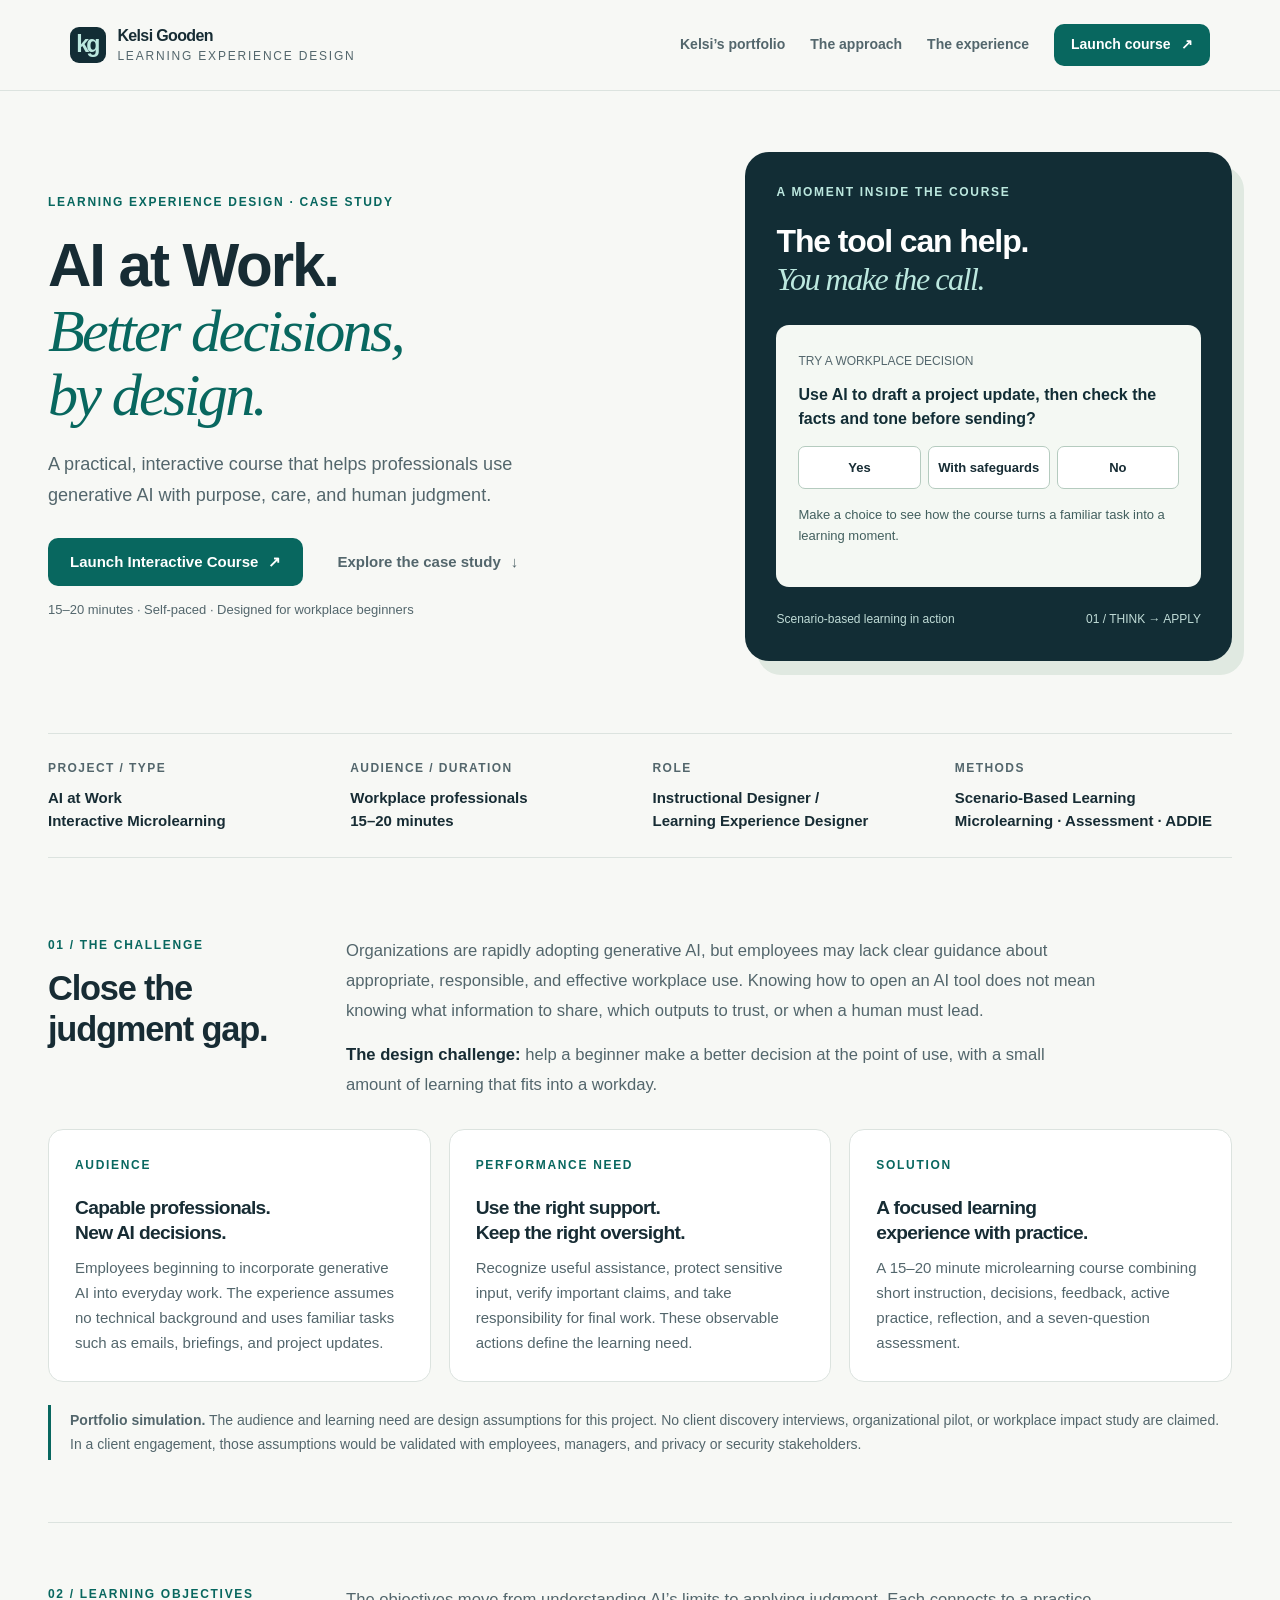
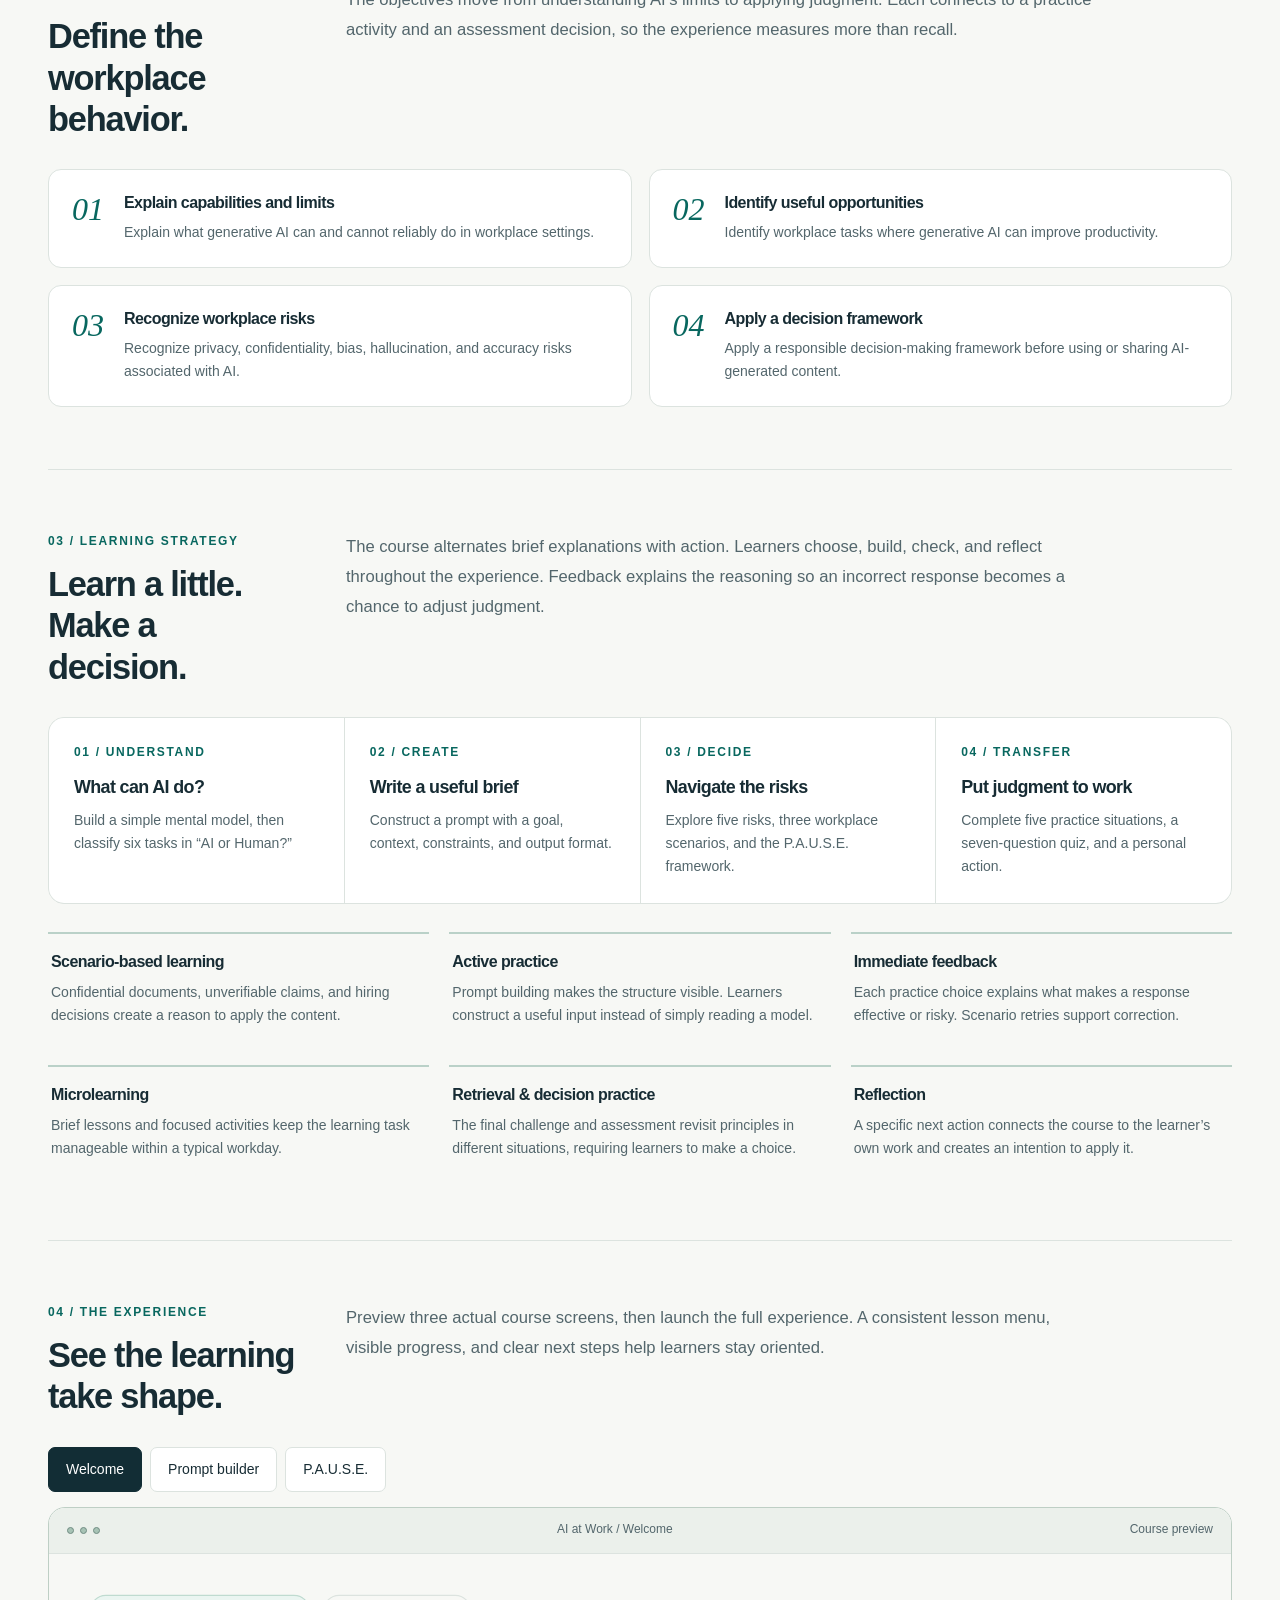
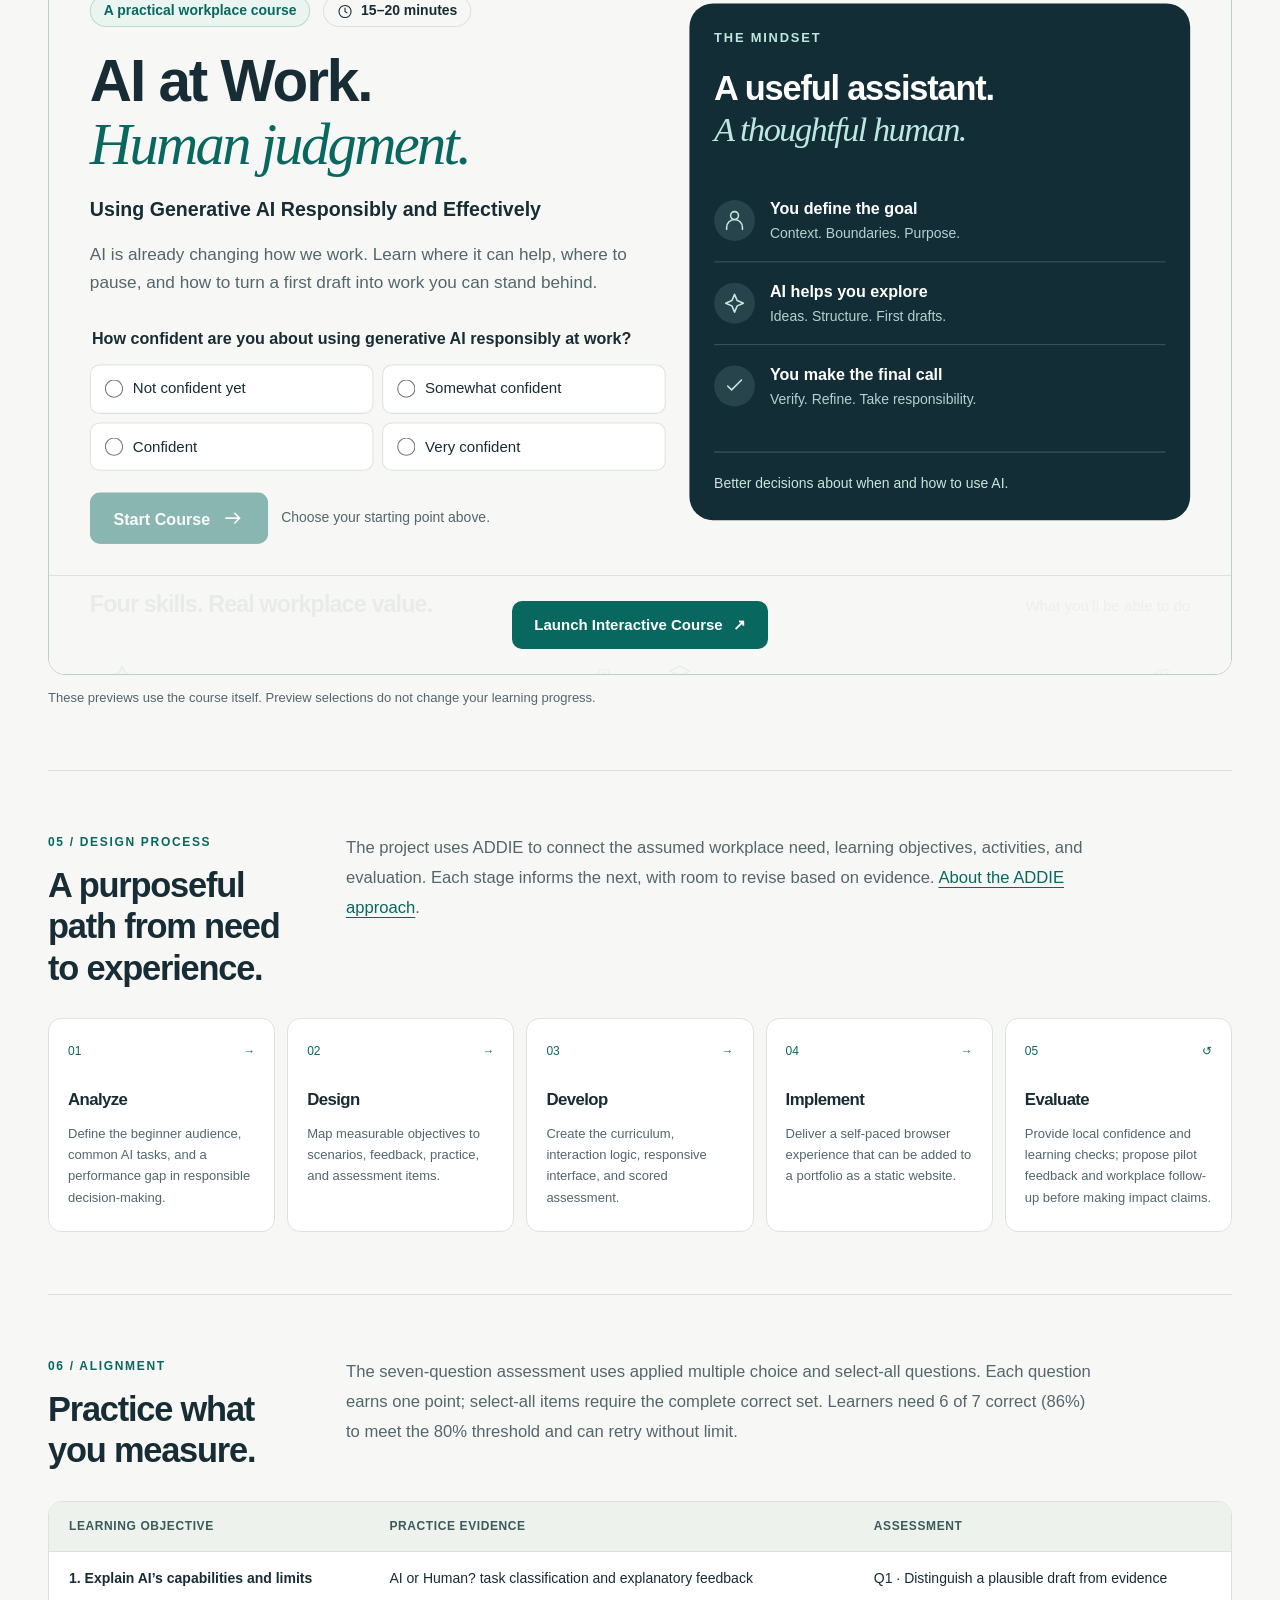
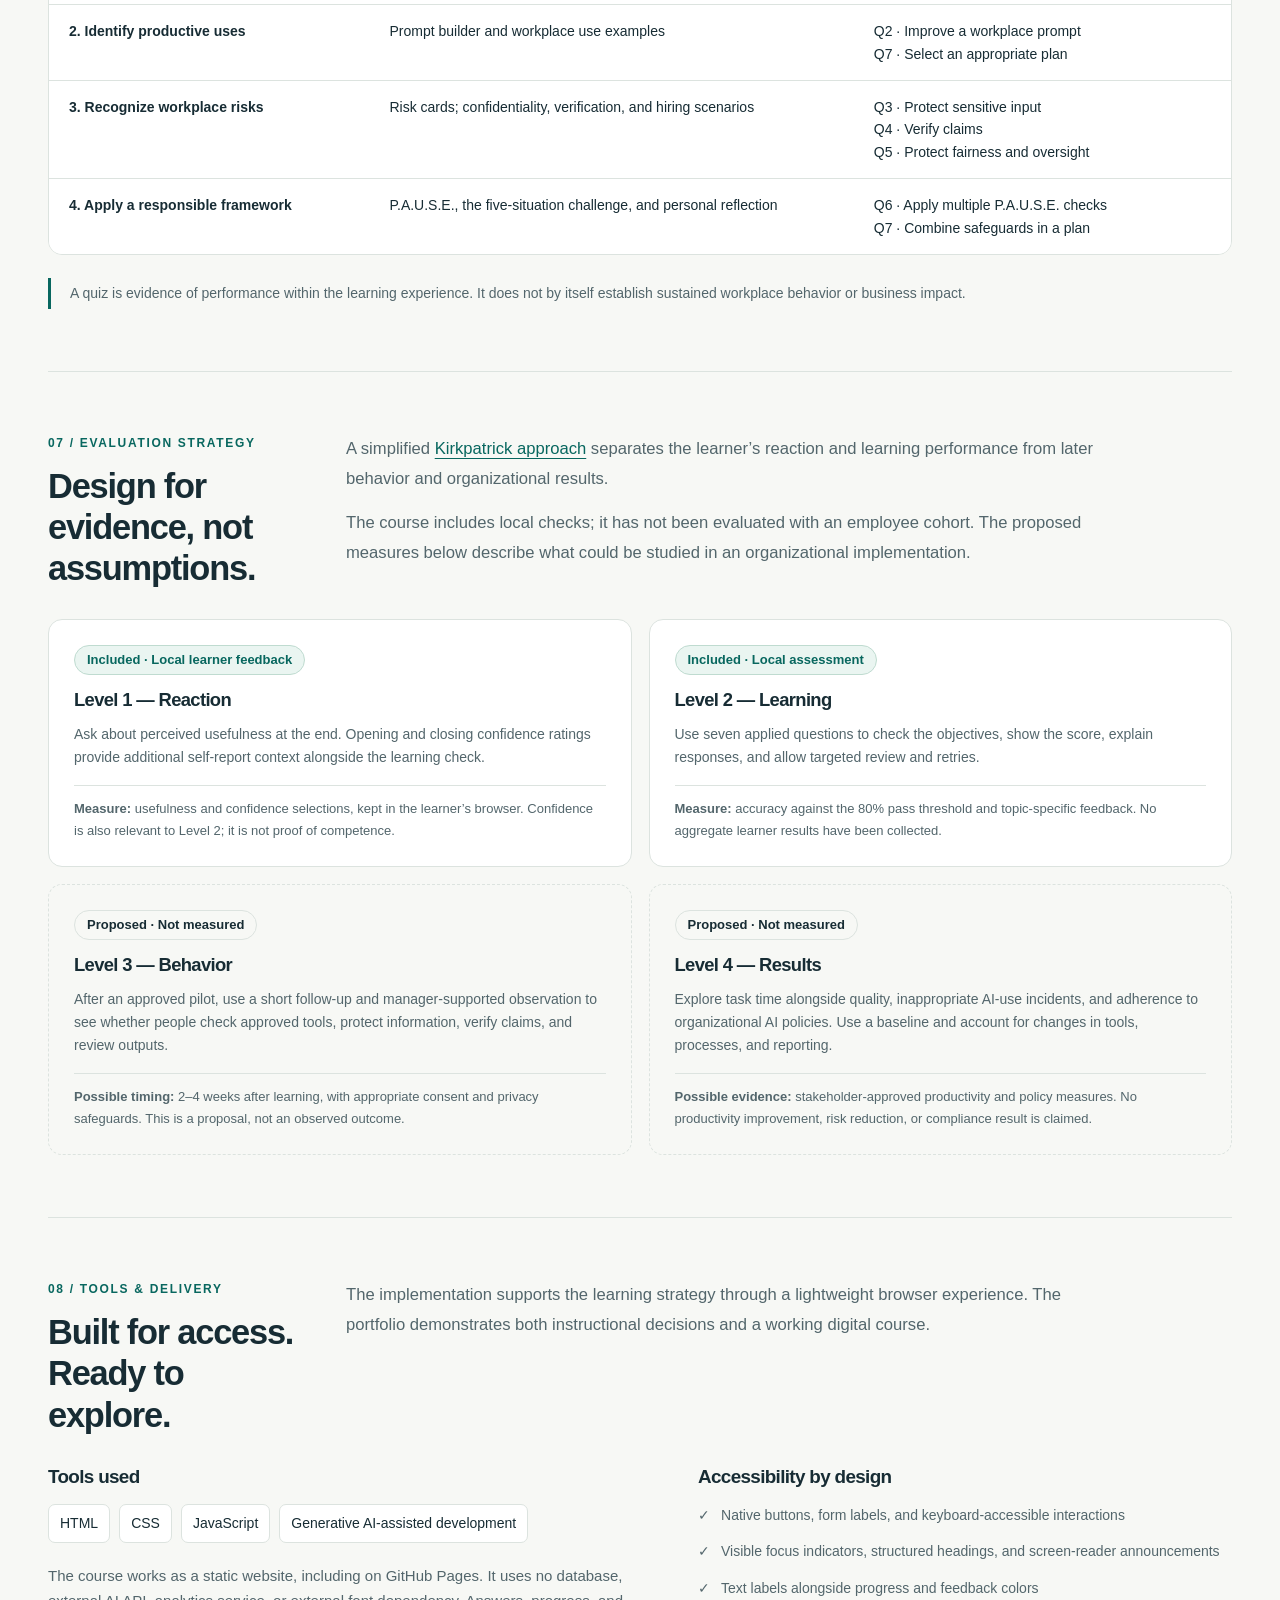
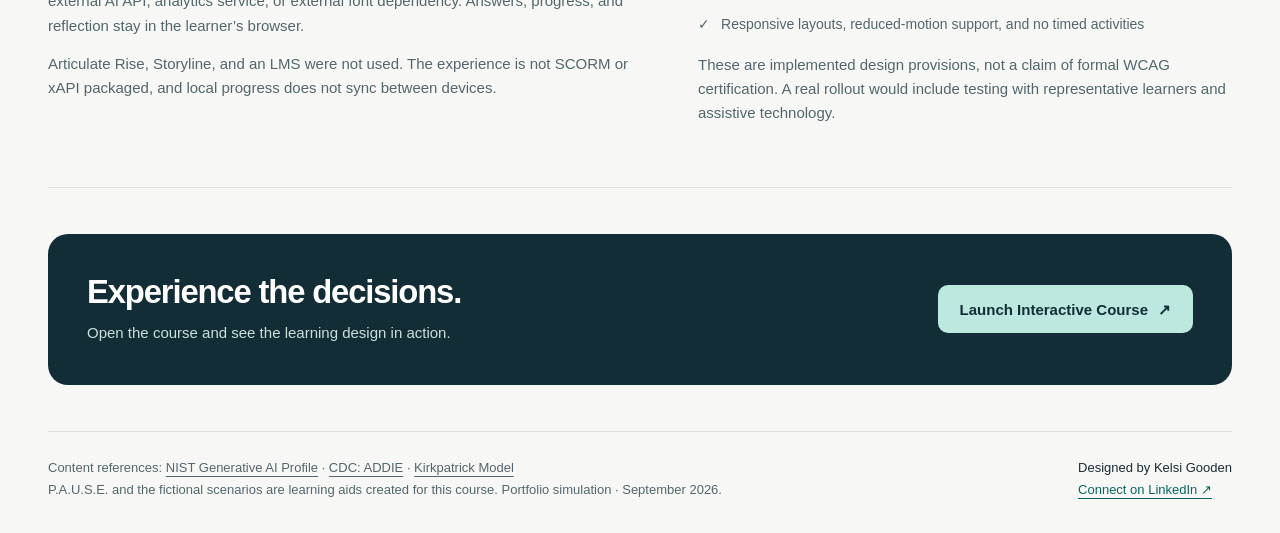
==== projects/ai-at-work/index.html @ 0efe9280 "Reposition portfolio for learning and development" ====
<!doctype html>
<html lang="en">
<head>
  <meta charset="utf-8"><meta name="viewport" content="width=device-width, initial-scale=1">
  <title>AI at Work — Learning Experience Design Case Study | Kelsi Gooden</title>
  <meta name="description" content="A learning experience design case study by Kelsi Gooden: turning responsible AI decisions into an interactive, scenario-based workplace course.">
  <meta name="theme-color" content="#122d35">
  <link rel="icon" type="image/svg+xml" href="data:image/svg+xml,%3Csvg xmlns='http://www.w3.org/2000/svg' viewBox='0 0 32 32'%3E%3Crect width='32' height='32' rx='8' fill='%23122d35'/%3E%3Cpath d='M8 24 15 8h3l7 16h-4l-2-5h-6l-2 5zm6-8h4l-2-5z' fill='%23aee7dd'/%3E%3C/svg%3E">
  <link rel="stylesheet" href="assets/styles.css">
  <script defer src="assets/portfolio.js"></script>
</head>
<body>
  <a class="skip-link" href="#main">Skip to case study</a>
  <header class="portfolio-header">
    <a class="brand" href="index.html" aria-label="Kelsi Gooden, AI at Work case study"><span class="brand-mark" aria-hidden="true">kg</span><span class="brand-name">Kelsi Gooden<small>LEARNING EXPERIENCE DESIGN</small></span></a>
    <nav class="portfolio-nav" aria-label="Project navigation"><a href="../../projects.html">Kelsi’s portfolio</a><a href="#the-challenge">The approach</a><a href="#experience">The experience</a><a class="btn" href="course.html">Launch course <span aria-hidden="true">↗</span></a></nav>
  </header>
  <main class="portfolio-main" id="main">
    <section class="case-hero" aria-labelledby="case-title">
      <div><div class="eyebrow">Learning experience design · Case study</div><h1 id="case-title">AI at Work.<br><span class="serif">Better decisions,<br>by design.</span></h1><p class="description">A practical, interactive course that helps professionals use generative AI with purpose, care, and human judgment.</p><div class="row wrap"><a class="btn" href="course.html">Launch Interactive Course <span aria-hidden="true">↗</span></a><a class="btn ghost" href="#the-challenge">Explore the case study <span aria-hidden="true">↓</span></a></div><p class="footnote">15–20 minutes · Self-paced · Designed for workplace beginners</p></div>
      <aside class="case-visual" aria-labelledby="demo-title"><div class="eyebrow">A moment inside the course</div><h2 id="demo-title">The tool can help.<br><span class="serif" style="color:var(--mint)">You make the call.</span></h2><div class="case-question"><span class="meta">TRY A WORKPLACE DECISION</span><p>Use AI to draft a project update, then check the facts and tone before sending?</p><div class="case-demo-options" role="group" aria-label="Would you use AI for this task?"><button type="button" data-demo="0" aria-pressed="false">Yes</button><button type="button" data-demo="1" aria-pressed="false">With safeguards</button><button type="button" data-demo="2" aria-pressed="false">No</button></div><div class="case-demo-feedback" id="demo-feedback" role="status" aria-live="polite">Make a choice to see how the course turns a familiar task into a learning moment.</div></div><div class="visual-footer"><span>Scenario-based learning in action</span><span>01 / THINK → APPLY</span></div></aside>
    </section>
    <dl class="project-strip" aria-label="Project summary"><div><dt>Project / type</dt><dd>AI at Work<br>Interactive Microlearning</dd></div><div><dt>Audience / duration</dt><dd>Workplace professionals<br>15–20 minutes</dd></div><div><dt>Role</dt><dd>Instructional Designer /<br>Learning Experience Designer</dd></div><div><dt>Methods</dt><dd>Scenario-Based Learning<br>Microlearning · Assessment · ADDIE</dd></div></dl>
    <section class="case-section" id="the-challenge" aria-labelledby="challenge-title"><div class="case-section-head"><div><div class="eyebrow">01 / The challenge</div><h2 id="challenge-title">Close the<br>judgment gap.</h2></div><div class="section-intro"><p>Organizations are rapidly adopting generative AI, but employees may lack clear guidance about appropriate, responsible, and effective workplace use. Knowing how to open an AI tool does not mean knowing what information to share, which outputs to trust, or when a human must lead.</p><p><strong>The design challenge:</strong> help a beginner make a better decision at the point of use, with a small amount of learning that fits into a workday.</p></div></div><div class="challenge-grid"><article class="case-card"><div class="eyebrow">Audience</div><h3>Capable professionals.<br>New AI decisions.</h3><p>Employees beginning to incorporate generative AI into everyday work. The experience assumes no technical background and uses familiar tasks such as emails, briefings, and project updates.</p></article><article class="case-card"><div class="eyebrow">Performance need</div><h3>Use the right support.<br>Keep the right oversight.</h3><p>Recognize useful assistance, protect sensitive input, verify important claims, and take responsibility for final work. These observable actions define the learning need.</p></article><article class="case-card"><div class="eyebrow">Solution</div><h3>A focused learning<br>experience with practice.</h3><p>A 15–20 minute microlearning course combining short instruction, decisions, feedback, active practice, reflection, and a seven-question assessment.</p></article></div><p class="design-note"><strong>Portfolio simulation.</strong> The audience and learning need are design assumptions for this project. No client discovery interviews, organizational pilot, or workplace impact study are claimed. In a client engagement, those assumptions would be validated with employees, managers, and privacy or security stakeholders.</p></section>
    <section class="case-section" id="learning-objectives" aria-labelledby="objectives-title"><div class="case-section-head"><div><div class="eyebrow">02 / Learning objectives</div><h2 id="objectives-title">Define the<br>workplace behavior.</h2></div><p class="section-intro">The objectives move from understanding AI’s limits to applying judgment. Each connects to a practice activity and an assessment decision, so the experience measures more than recall.</p></div><div class="case-objectives"><article class="case-objective"><span class="number" aria-hidden="true">01</span><div><h3>Explain capabilities and limits</h3><p>Explain what generative AI can and cannot reliably do in workplace settings.</p></div></article><article class="case-objective"><span class="number" aria-hidden="true">02</span><div><h3>Identify useful opportunities</h3><p>Identify workplace tasks where generative AI can improve productivity.</p></div></article><article class="case-objective"><span class="number" aria-hidden="true">03</span><div><h3>Recognize workplace risks</h3><p>Recognize privacy, confidentiality, bias, hallucination, and accuracy risks associated with AI.</p></div></article><article class="case-objective"><span class="number" aria-hidden="true">04</span><div><h3>Apply a decision framework</h3><p>Apply a responsible decision-making framework before using or sharing AI-generated content.</p></div></article></div></section>
    <section class="case-section" aria-labelledby="strategy-title"><div class="case-section-head"><div><div class="eyebrow">03 / Learning strategy</div><h2 id="strategy-title">Learn a little.<br>Make a decision.</h2></div><p class="section-intro">The course alternates brief explanations with action. Learners choose, build, check, and reflect throughout the experience. Feedback explains the reasoning so an incorrect response becomes a chance to adjust judgment.</p></div><div class="journey"><article class="journey-step"><div class="eyebrow">01 / Understand</div><h3>What can AI do?</h3><p>Build a simple mental model, then classify six tasks in “AI or Human?”</p></article><article class="journey-step"><div class="eyebrow">02 / Create</div><h3>Write a useful brief</h3><p>Construct a prompt with a goal, context, constraints, and output format.</p></article><article class="journey-step"><div class="eyebrow">03 / Decide</div><h3>Navigate the risks</h3><p>Explore five risks, three workplace scenarios, and the P.A.U.S.E. framework.</p></article><article class="journey-step"><div class="eyebrow">04 / Transfer</div><h3>Put judgment to work</h3><p>Complete five practice situations, a seven-question quiz, and a personal action.</p></article></div><div class="strategy-list"><article class="strategy-item"><h3>Scenario-based learning</h3><p>Confidential documents, unverifiable claims, and hiring decisions create a reason to apply the content.</p></article><article class="strategy-item"><h3>Active practice</h3><p>Prompt building makes the structure visible. Learners construct a useful input instead of simply reading a model.</p></article><article class="strategy-item"><h3>Immediate feedback</h3><p>Each practice choice explains what makes a response effective or risky. Scenario retries support correction.</p></article><article class="strategy-item"><h3>Microlearning</h3><p>Brief lessons and focused activities keep the learning task manageable within a typical workday.</p></article><article class="strategy-item"><h3>Retrieval & decision practice</h3><p>The final challenge and assessment revisit principles in different situations, requiring learners to make a choice.</p></article><article class="strategy-item"><h3>Reflection</h3><p>A specific next action connects the course to the learner’s own work and creates an intention to apply it.</p></article></div></section>
    <section class="case-section" id="experience" aria-labelledby="experience-title"><div class="case-section-head"><div><div class="eyebrow">04 / The experience</div><h2 id="experience-title">See the learning<br>take shape.</h2></div><p class="section-intro">Preview three actual course screens, then launch the full experience. A consistent lesson menu, visible progress, and clear next steps help learners stay oriented.</p></div><div class="preview-tabs" role="tablist" aria-label="Course screen previews"><button id="preview-welcome" role="tab" aria-selected="true" aria-controls="course-preview-panel" tabindex="0" data-preview="welcome">Welcome</button><button id="preview-prompt" role="tab" aria-selected="false" aria-controls="course-preview-panel" tabindex="-1" data-preview="prompt">Prompt builder</button><button id="preview-pause" role="tab" aria-selected="false" aria-controls="course-preview-panel" tabindex="-1" data-preview="pause">P.A.U.S.E.</button></div><div class="course-preview" role="tabpanel" id="course-preview-panel" aria-labelledby="preview-welcome"><div class="preview-top"><span class="row" aria-hidden="true"><i></i><i></i><i></i></span><span id="preview-screen-name">AI at Work / Welcome</span><span>Course preview</span></div><div class="preview-stage" id="preview-stage"><iframe id="course-preview-frame" src="course.html?preview=welcome" title="Welcome screen preview from the AI at Work course" tabindex="-1" loading="lazy"></iframe><div class="preview-launch"><a class="btn" href="course.html">Launch Interactive Course <span aria-hidden="true">↗</span></a></div></div></div><p class="footnote" style="margin-top:13px">These previews use the course itself. Preview selections do not change your learning progress.</p></section>
    <section class="case-section" aria-labelledby="process-title"><div class="case-section-head"><div><div class="eyebrow">05 / Design process</div><h2 id="process-title">A purposeful<br>path from need<br>to experience.</h2></div><p class="section-intro">The project uses ADDIE to connect the assumed workplace need, learning objectives, activities, and evaluation. Each stage informs the next, with room to revise based on evidence. <a href="https://www.cdc.gov/training-development/php/about/index.html" target="_blank" rel="noopener">About the ADDIE approach</a>.</p></div><div class="addie-process" aria-label="Analyze, Design, Develop, Implement, Evaluate"><article class="addie-step"><div class="step-number">01 <span aria-hidden="true">→</span></div><h3>Analyze</h3><p>Define the beginner audience, common AI tasks, and a performance gap in responsible decision-making.</p></article><article class="addie-step"><div class="step-number">02 <span aria-hidden="true">→</span></div><h3>Design</h3><p>Map measurable objectives to scenarios, feedback, practice, and assessment items.</p></article><article class="addie-step"><div class="step-number">03 <span aria-hidden="true">→</span></div><h3>Develop</h3><p>Create the curriculum, interaction logic, responsive interface, and scored assessment.</p></article><article class="addie-step"><div class="step-number">04 <span aria-hidden="true">→</span></div><h3>Implement</h3><p>Deliver a self-paced browser experience that can be added to a portfolio as a static website.</p></article><article class="addie-step"><div class="step-number">05 <span aria-hidden="true">↺</span></div><h3>Evaluate</h3><p>Provide local confidence and learning checks; propose pilot feedback and workplace follow-up before making impact claims.</p></article></div></section>
    <section class="case-section" aria-labelledby="alignment-title"><div class="case-section-head"><div><div class="eyebrow">06 / Alignment</div><h2 id="alignment-title">Practice what<br>you measure.</h2></div><p class="section-intro">The seven-question assessment uses applied multiple choice and select-all questions. Each question earns one point; select-all items require the complete correct set. Learners need 6 of 7 correct (86%) to meet the 80% threshold and can retry without limit.</p></div><div class="alignment-wrap" role="region" aria-label="Objective, practice, and assessment alignment" tabindex="0"><table class="alignment-table"><thead><tr><th scope="col">Learning objective</th><th scope="col">Practice evidence</th><th scope="col">Assessment</th></tr></thead><tbody><tr><td>1. Explain AI’s capabilities and limits</td><td>AI or Human? task classification and explanatory feedback</td><td>Q1 · Distinguish a plausible draft from evidence</td></tr><tr><td>2. Identify productive uses</td><td>Prompt builder and workplace use examples</td><td>Q2 · Improve a workplace prompt<br>Q7 · Select an appropriate plan</td></tr><tr><td>3. Recognize workplace risks</td><td>Risk cards; confidentiality, verification, and hiring scenarios</td><td>Q3 · Protect sensitive input<br>Q4 · Verify claims<br>Q5 · Protect fairness and oversight</td></tr><tr><td>4. Apply a responsible framework</td><td>P.A.U.S.E., the five-situation challenge, and personal reflection</td><td>Q6 · Apply multiple P.A.U.S.E. checks<br>Q7 · Combine safeguards in a plan</td></tr></tbody></table></div><p class="design-note">A quiz is evidence of performance within the learning experience. It does not by itself establish sustained workplace behavior or business impact.</p></section>
    <section class="case-section" aria-labelledby="evaluation-title"><div class="case-section-head"><div><div class="eyebrow">07 / Evaluation strategy</div><h2 id="evaluation-title">Design for<br>evidence, not<br>assumptions.</h2></div><div class="section-intro"><p>A simplified <a href="https://www.kirkpatrickpartners.com/the-kirkpatrick-model/" target="_blank" rel="noopener">Kirkpatrick approach</a> separates the learner’s reaction and learning performance from later behavior and organizational results.</p><p>The course includes local checks; it has not been evaluated with an employee cohort. The proposed measures below describe what could be studied in an organizational implementation.</p></div></div><div class="evaluation-grid"><article class="evaluation-card"><span class="badge teal">Included · Local learner feedback</span><h3>Level 1 — Reaction</h3><p>Ask about perceived usefulness at the end. Opening and closing confidence ratings provide additional self-report context alongside the learning check.</p><p class="metric"><strong>Measure:</strong> usefulness and confidence selections, kept in the learner’s browser. Confidence is also relevant to Level 2; it is not proof of competence.</p></article><article class="evaluation-card"><span class="badge teal">Included · Local assessment</span><h3>Level 2 — Learning</h3><p>Use seven applied questions to check the objectives, show the score, explain responses, and allow targeted review and retries.</p><p class="metric"><strong>Measure:</strong> accuracy against the 80% pass threshold and topic-specific feedback. No aggregate learner results have been collected.</p></article><article class="evaluation-card proposed"><span class="badge">Proposed · Not measured</span><h3>Level 3 — Behavior</h3><p>After an approved pilot, use a short follow-up and manager-supported observation to see whether people check approved tools, protect information, verify claims, and review outputs.</p><p class="metric"><strong>Possible timing:</strong> 2–4 weeks after learning, with appropriate consent and privacy safeguards. This is a proposal, not an observed outcome.</p></article><article class="evaluation-card proposed"><span class="badge">Proposed · Not measured</span><h3>Level 4 — Results</h3><p>Explore task time alongside quality, inappropriate AI-use incidents, and adherence to organizational AI policies. Use a baseline and account for changes in tools, processes, and reporting.</p><p class="metric"><strong>Possible evidence:</strong> stakeholder-approved productivity and policy measures. No productivity improvement, risk reduction, or compliance result is claimed.</p></article></div></section>
    <section class="case-section" aria-labelledby="build-title"><div class="case-section-head"><div><div class="eyebrow">08 / Tools & delivery</div><h2 id="build-title">Built for access.<br>Ready to explore.</h2></div><p class="section-intro">The implementation supports the learning strategy through a lightweight browser experience. The portfolio demonstrates both instructional decisions and a working digital course.</p></div><div class="implementation-grid"><div><h3>Tools used</h3><div class="tech-tags"><span>HTML</span><span>CSS</span><span>JavaScript</span><span>Generative AI-assisted development</span></div><p>The course works as a static website, including on GitHub Pages. It uses no database, external AI API, analytics service, or external font dependency. Answers, progress, and reflection stay in the learner’s browser.</p><p style="margin-top:13px">Articulate Rise, Storyline, and an LMS were not used. The experience is not SCORM or xAPI packaged, and local progress does not sync between devices.</p></div><div><h3>Accessibility by design</h3><ul class="access-list"><li><span aria-hidden="true">✓</span>Native buttons, form labels, and keyboard-accessible interactions</li><li><span aria-hidden="true">✓</span>Visible focus indicators, structured headings, and screen-reader announcements</li><li><span aria-hidden="true">✓</span>Text labels alongside progress and feedback colors</li><li><span aria-hidden="true">✓</span>Responsive layouts, reduced-motion support, and no timed activities</li></ul><p class="footnote" style="margin-top:17px">These are implemented design provisions, not a claim of formal WCAG certification. A real rollout would include testing with representative learners and assistive technology.</p></div></div></section>
    <section class="case-end" aria-labelledby="launch-title"><div><h2 id="launch-title">Experience the decisions.</h2><p>Open the course and see the learning design in action.</p></div><a class="btn light" href="course.html">Launch Interactive Course <span aria-hidden="true">↗</span></a></section>
    <footer class="portfolio-footer"><div class="sources">Content references: <a href="https://doi.org/10.6028/NIST.AI.600-1" target="_blank" rel="noopener">NIST Generative AI Profile</a> · <a href="https://www.cdc.gov/training-development/php/about/index.html" target="_blank" rel="noopener">CDC: ADDIE</a> · <a href="https://www.kirkpatrickpartners.com/the-kirkpatrick-model/" target="_blank" rel="noopener">Kirkpatrick Model</a><br>P.A.U.S.E. and the fictional scenarios are learning aids created for this course. Portfolio simulation · September 2026.</div><div class="signature">Designed by Kelsi Gooden<br><a href="https://www.linkedin.com/in/kelsigooden/" target="_blank" rel="noopener">Connect on LinkedIn <span aria-hidden="true">↗</span></a></div></footer>
  </main>
</body>
</html>
---- projects/ai-at-work/assets/styles.css ----
@charset "UTF-8";
:root{--ink:#172c34;--navy:#122d35;--muted:#53666c;--teal:#08675f;--teal-dark:#05544d;--mint:#bce8df;--pale:#eaf5f1;--paper:#f7f8f5;--white:#fff;--line:#dce3df;--gold:#e9c66b;--warn:#8b5019;--warn-bg:#fff6e7;--radius:18px;--sans:"Avenir Next",Avenir,"Segoe UI",Arial,sans-serif;--serif:Georgia,"Times New Roman",serif}
*{box-sizing:border-box}html{scroll-behavior:smooth;scroll-padding-top:95px}body{margin:0;color:var(--ink);background:var(--paper);font-family:var(--sans);font-size:16px;line-height:1.65;-webkit-font-smoothing:antialiased}button,input,textarea,select{font:inherit}button,a,input,textarea,select{-webkit-tap-highlight-color:transparent}button{cursor:pointer}button:disabled{cursor:not-allowed}a{color:var(--teal);text-underline-offset:4px}button:focus-visible,a:focus-visible,input:focus-visible,select:focus-visible,textarea:focus-visible,summary:focus-visible,[tabindex]:focus-visible{outline:3px solid #ba7418;outline-offset:4px}button{color:inherit}button svg,a svg{flex-shrink:0}h1,h2,h3,h4,p{margin:0}h1,h2,h3,h4{line-height:1.15;letter-spacing:-.035em}h1{font-size:clamp(2.65rem,4.7vw,4.75rem);font-weight:650;line-height:1.07}h2{font-size:clamp(1.75rem,3vw,2.65rem);font-weight:650}h3{font-size:1.25rem;font-weight:650;line-height:1.3}h4{font-size:1.05rem}p+p{margin-top:14px}img{display:block;max-width:100%}svg.icon{width:22px;height:22px;vertical-align:middle;stroke:currentColor;fill:none;stroke-width:1.6;stroke-linecap:round;stroke-linejoin:round}.sr-only{position:absolute!important;width:1px;height:1px;padding:0;margin:-1px;overflow:hidden;clip:rect(0,0,0,0);white-space:nowrap;border:0}.skip-link{position:fixed;top:8px;left:12px;transform:translateY(-150%);z-index:100;background:var(--white);padding:10px 20px;border:2px solid var(--teal)}.skip-link:focus{transform:translateY(0)}.eyebrow{font-size:.75rem;font-weight:750;letter-spacing:.14em;text-transform:uppercase;display:flex;align-items:center;gap:9px;color:var(--teal)}.meta{font-size:.875rem;color:var(--muted)}.muted{color:var(--muted)}.serif{font-family:var(--serif);font-style:italic;font-weight:400;letter-spacing:-.045em}.teal{color:var(--teal)}.row{display:flex;align-items:center;gap:12px}.between{justify-content:space-between}.wrap{flex-wrap:wrap}.spacer{height:24px}.badge{display:inline-flex;align-items:center;gap:7px;border:1px solid var(--line);border-radius:100px;padding:5px 12px;font-size:.8125rem;font-weight:600;line-height:1.4}.badge.teal{background:var(--pale);border-color:#bfdbd0}.badge.dark{background:#21434a;color:#d6f1eb;border-color:#36575e}.badge .icon{width:15px;height:15px}.btn{display:inline-flex;justify-content:center;align-items:center;gap:10px;min-height:48px;padding:11px 21px;font-size:.9375rem;line-height:1.4;font-weight:650;border-radius:10px;border:1px solid transparent;background:var(--teal);color:white;text-decoration:none;transition:background .15s,transform .15s}.btn:hover{background:var(--teal-dark);transform:translateY(-1px)}.btn:active{transform:translateY(0)}.btn.secondary{background:white;color:var(--ink);border-color:var(--line)}.btn.secondary:hover{background:#eff3ef}.btn.ghost{background:transparent;color:var(--muted);border-color:transparent}.btn.ghost:hover{background:#e9eeea}.btn.light{background:var(--mint);color:var(--navy)}.btn.light:hover{background:#d5f3ec}.btn:disabled{opacity:.45;transform:none}.link-btn{background:transparent;border:0;color:var(--teal);padding:6px 0;text-decoration:underline;text-underline-offset:4px;font-size:.9rem}.icon-box{width:43px;height:43px;display:flex;align-items:center;justify-content:center;background:var(--pale);border-radius:12px;color:var(--teal);flex-shrink:0}.divider{height:1px;background:var(--line);margin:26px 0}.callout{padding:20px 24px;background:var(--pale);border-radius:12px;display:flex;gap:14px;font-size:.9375rem;line-height:1.6}.callout .icon{flex-shrink:0;margin-top:3px;color:var(--teal)}.callout strong{display:block;margin-bottom:3px}.callout.warning{background:var(--warn-bg)}.callout.warning .icon{color:var(--warn)}.tag{background:#edf1ef;font-size:.8125rem;border-radius:6px;padding:4px 9px;display:inline-block}.empty-copy{color:var(--muted);padding:50px;text-align:center}.no-script{max-width:800px;margin:100px auto;padding:30px}.footnote{font-size:.8125rem;line-height:1.6;color:var(--muted)}
/* Learning workspace */
.course-shell{min-height:100vh;display:grid;grid-template-columns:270px minmax(0,1fr)}.sidebar{background:var(--navy);color:#d9e6e5;position:fixed;inset:0 auto 0 0;width:270px;z-index:25;display:flex;flex-direction:column;padding:29px 22px 20px;overflow:auto}.brand{display:flex;align-items:center;gap:11px;color:inherit;text-decoration:none;line-height:1.2}.brand-mark{background:var(--mint);color:var(--navy);border-radius:9px;display:grid;place-items:center;width:36px;height:36px;font-size:1.45rem;font-weight:700;letter-spacing:-.12em;padding-right:3px}.brand-name{font-size:1.15rem;font-weight:650;letter-spacing:-.04em}.brand small{font-size:.75rem;letter-spacing:.15em;font-weight:500;display:block;margin-top:4px;color:#a9c6c6}.sidebar-title{padding:34px 8px 24px}.sidebar-title p{font-family:var(--serif);font-style:italic;font-size:1.85rem;line-height:1.1;color:#fff}.sidebar-title .meta{color:#b2c7c9;margin-top:9px;font-size:.8125rem}.nav-label{font-size:.75rem;font-weight:700;letter-spacing:.14em;color:#b1c9ca;padding:14px 11px 8px}.lesson-nav{display:grid;gap:5px}.lesson-link{display:flex;align-items:center;gap:10px;text-align:left;background:none;border:1px solid transparent;border-radius:9px;color:#c5d8d8;width:100%;padding:11px 10px;font-size:.875rem;line-height:1.35;transition:background .15s}.lesson-link:hover{background:#21424a}.lesson-link.active{background:#c8ece3;color:var(--navy);font-weight:650}.lesson-num{width:22px;height:22px;display:grid;place-items:center;font-size:.75rem;flex-shrink:0;border:1px solid #627b80;border-radius:50%}.lesson-link.active .lesson-num{border-color:#759e97}.lesson-num.done{background:#28564f;color:#c6f0e5;border-color:#457568}.lesson-link.active .lesson-num.done{background:var(--teal);color:white}.lesson-num .icon{width:13px;height:13px}.lesson-link[aria-disabled=true]{color:#9cb7bb}.lesson-lock{margin-left:auto}.lesson-lock .icon{width:14px;height:14px}.rail-bottom{margin-top:auto;padding:32px 9px 0}.rail-bottom .row{font-size:.8125rem;color:#d6e7e4}.rail-bottom progress{display:block;width:100%;height:5px;margin:12px 0 16px;border:0;border-radius:5px;background:#39565b;accent-color:var(--mint)}progress::-webkit-progress-bar{background:#39565b;border-radius:5px}progress::-webkit-progress-value{background:var(--mint);border-radius:5px}progress::-moz-progress-bar{background:var(--mint);border-radius:5px}.rail-bottom .link-btn{color:#b6d0d0;font-size:.8125rem}.course-workspace{grid-column:2;min-width:0}.topbar{height:74px;background:rgba(247,248,245,.98);border-bottom:1px solid var(--line);display:flex;align-items:center;justify-content:space-between;gap:18px;padding:0 48px;position:sticky;top:0;z-index:20}.topbar .breadcrumb{font-size:.8125rem;color:var(--muted);display:flex;align-items:center;gap:12px}.topbar .breadcrumb span:last-child{color:var(--ink);font-weight:600}.topbar a{font-size:.875rem;text-decoration:none;font-weight:600;display:flex;align-items:center;gap:7px}.topbar a:hover{text-decoration:underline}.topbar .icon{width:16px;height:16px}.mobile-toggle{display:none;align-items:center;justify-content:center;width:44px;height:44px;background:none;border:1px solid var(--line);border-radius:8px}.lesson-main{max-width:1150px;margin:0 auto;padding:46px 48px 26px;min-height:calc(100vh - 74px)}.lesson-header{margin-bottom:30px}.lesson-header .eyebrow{margin-bottom:16px}.lesson-header h1{font-size:clamp(2.3rem,3.7vw,3.7rem);max-width:900px}.lesson-header .lead{font-size:1.05rem;max-width:740px;color:var(--muted);margin-top:17px;line-height:1.65}.lesson-footer{display:flex;align-items:center;justify-content:space-between;gap:20px;border-top:1px solid var(--line);margin-top:38px;padding:24px 0 10px}.footer-status{max-width:430px;text-align:right;font-size:.8125rem;color:var(--muted)}.footer-actions{display:flex;align-items:center;gap:18px}.welcome-grid{display:grid;grid-template-columns:1.35fr 1fr;gap:32px;align-items:start}.welcome-title{margin:22px 0 16px}.welcome-title .serif{display:block;color:var(--teal)}.welcome-intro{max-width:515px;color:var(--muted);font-size:1rem}.welcome-motif{background:var(--navy);color:#fff;border-radius:22px;padding:28px;position:relative;margin-top:8px}.welcome-motif .eyebrow{color:var(--mint)}.welcome-motif h2{font-size:2rem;line-height:1.2;margin:17px 0 27px}.workflow-step{display:flex;align-items:center;gap:14px;padding:15px 0;border-bottom:1px solid #3c535a}.workflow-step:last-of-type{border-bottom:none}.workflow-step .icon-box{background:#27444c;color:#c0e9de;border-radius:50%;width:38px;height:38px}.workflow-step strong{display:block;font-size:.9375rem}.workflow-step p{font-size:.8125rem;color:#b7d0d0}.workflow-bottom{font-size:.8125rem;color:#cee4dd;margin-top:23px;border-top:1px solid #405e64;padding-top:18px}.confidence-block{margin-top:28px}.confidence-block fieldset{border:0;padding:0;margin:0}.confidence-block legend{font-weight:650;font-size:.9375rem;line-height:1.5;margin-bottom:12px}.confidence-options{display:grid;grid-template-columns:repeat(2,minmax(0,1fr));gap:8px}.radio-tile{display:flex;align-items:center;gap:9px;padding:12px 13px;border:1px solid var(--line);background:#fff;border-radius:9px;font-size:.875rem;line-height:1.4;cursor:pointer}.radio-tile:has(input:checked){border-color:var(--teal);background:var(--pale);color:var(--teal);box-shadow:inset 0 0 0 1px var(--teal)}input[type=radio],input[type=checkbox]{accent-color:var(--teal);width:17px;height:17px;flex-shrink:0;margin:0}.welcome-cta{margin-top:20px;display:flex;gap:12px;align-items:center}.objectives-section{margin-top:44px}.section-heading{display:flex;align-items:end;justify-content:space-between;gap:18px;margin-bottom:20px}.section-heading h2{font-size:1.35rem}.objectives{display:grid;grid-template-columns:repeat(4,minmax(0,1fr));gap:14px}.objective{background:#fff;border:1px solid var(--line);border-radius:14px;padding:21px 18px}.objective .objective-top{display:flex;align-items:center;justify-content:space-between;margin-bottom:24px}.objective .meta{font-size:.75rem}.objective h3{font-size:1rem;line-height:1.3;letter-spacing:-.02em}.objective p{font-size:.8125rem;color:var(--muted);margin-top:8px;line-height:1.6}.objective .icon{width:22px;height:22px;color:var(--teal)}.card{background:white;border:1px solid var(--line);border-radius:var(--radius);padding:26px}.learning-grid{display:grid;grid-template-columns:repeat(3,minmax(0,1fr));gap:14px;margin:25px 0}.learning-card{border:1px solid var(--line);background:white;border-radius:14px;overflow:hidden}.learning-card summary{list-style:none;cursor:pointer;padding:22px;display:flex;align-items:center;justify-content:space-between;gap:12px;font-weight:650;line-height:1.4}.learning-card summary::-webkit-details-marker{display:none}.learning-card summary:after{content:'+';font-size:1.45rem;color:var(--teal);font-weight:400}.learning-card[open] summary:after{content:'−'}.learning-card p{padding:0 22px 23px;font-size:.9375rem;color:var(--muted)}.lesson-note{font-size:.9375rem;color:var(--muted);max-width:860px}.activity{margin-top:27px;background:white;border:1px solid var(--line);border-radius:var(--radius);overflow:hidden}.activity-top{padding:18px 25px;border-bottom:1px solid var(--line);display:flex;align-items:center;justify-content:space-between;gap:15px}.activity-top h2{font-size:1.2rem;letter-spacing:-.02em}.activity-top .eyebrow{font-size:.75rem}.activity-body{padding:28px}.activity-body h3{font-size:1.65rem;margin:9px 0 13px}.activity-body>p{color:var(--muted);max-width:760px}.choice-list{display:grid;gap:10px;margin-top:22px}.choice-btn{display:flex;gap:14px;text-align:left;align-items:center;border:1px solid var(--line);border-radius:10px;padding:15px 17px;background:white;line-height:1.5;width:100%;font-size:.9375rem;transition:border-color .15s,background .15s}.choice-btn:hover:not(:disabled){border-color:var(--teal);background:#f3faf7}.choice-btn.selected{border-color:var(--teal);background:var(--pale);box-shadow:inset 0 0 0 1px var(--teal)}.choice-btn.incorrect{border-color:#ccab7b;background:var(--warn-bg)}.choice-btn .choice-letter{width:29px;height:29px;display:grid;place-items:center;background:#f0f3f0;border:1px solid var(--line);border-radius:7px;font-size:.75rem;font-weight:700;flex-shrink:0}.choice-btn.selected .choice-letter{background:var(--teal);color:white;border-color:var(--teal)}.choice-btn.incorrect .choice-letter{background:#8b5019;color:white;border-color:#8b5019}.choice-btn:disabled{cursor:default;color:var(--ink)}.choice-btn small{display:block;font-size:.8125rem;color:var(--muted);font-weight:400;margin-top:3px}.choice-grid{display:grid;grid-template-columns:repeat(3,minmax(0,1fr));gap:10px;margin-top:22px}.choice-grid .choice-btn{display:block;text-align:left;min-height:96px}.choice-grid .choice-btn strong{font-size:.9375rem}.feedback{border-radius:10px;padding:17px 20px;margin-top:20px;background:var(--pale);border-left:3px solid var(--teal);font-size:.9375rem;line-height:1.65}.feedback.correct strong{color:var(--teal)}.feedback strong{display:block;margin-bottom:5px;font-size:.875rem}.feedback.incorrect{background:var(--warn-bg);border-left-color:#aa7025}.feedback.incorrect strong{color:var(--warn)}.feedback.neutral{background:#f0f4f7;border-left-color:#688394}.activity-controls{display:flex;align-items:center;justify-content:space-between;gap:16px;margin-top:23px}.mini-dots{display:flex;gap:7px;flex-wrap:wrap}.mini-dot{width:8px;height:8px;border:1px solid #90ada8;border-radius:50%;background:#fff}.mini-dot.current{box-shadow:0 0 0 3px #deece7;background:var(--teal);border-color:var(--teal)}.mini-dot.done{background:var(--teal);border-color:var(--teal)}.definition-strip{font-size:.8125rem;color:var(--muted);background:#f5f7f4;padding:16px 25px;border-top:1px solid var(--line)}.definition-strip strong{color:var(--ink)}
/* Prompt workshop */
.use-grid{display:grid;grid-template-columns:repeat(4,minmax(0,1fr));gap:8px;margin:23px 0 26px}.use-chip{border:1px solid var(--line);border-radius:9px;padding:11px 12px;background:white;font-size:.8125rem;font-weight:550;display:flex;align-items:center;gap:7px}.use-chip .icon{width:16px;height:16px;color:var(--teal)}.prompt-grid{display:grid;grid-template-columns:1fr 1fr;gap:25px;padding:26px}.prompt-field{margin-bottom:17px}.prompt-field:last-child{margin-bottom:0}.prompt-field label{display:flex;justify-content:space-between;align-items:center;gap:10px;font-weight:650;font-size:.875rem;margin-bottom:4px}.prompt-field label span{font-size:.75rem;color:var(--teal);font-weight:500}.prompt-field .meta{font-size:.8125rem;margin-bottom:7px}.prompt-field select,.text-input{width:100%;padding:11px 12px;background:#fff;color:var(--ink);border:1px solid #b5c6bf;border-radius:8px;font-size:.875rem;min-height:46px}.prompt-preview{background:var(--navy);border-radius:14px;padding:24px;color:white;display:flex;flex-direction:column;min-width:0}.prompt-preview .eyebrow{color:var(--mint)}.prompt-preview .weak-prompt{color:#c4d3d5;font-size:.875rem;border-bottom:1px solid #40575e;padding-bottom:17px;margin:12px 0 19px}.prompt-output{font-size:1.13rem;line-height:1.8;white-space:pre-wrap;overflow-wrap:anywhere;flex-grow:1}.prompt-output .placeholder{color:#d2dedf;font-family:var(--serif);font-style:italic}.prompt-preview-footer{border-top:1px solid #40575e;margin-top:22px;padding-top:16px;color:#c4d9d4;display:flex;align-items:center;justify-content:space-between;gap:10px;font-size:.8125rem}.prompt-preview-footer button{padding:7px 12px;min-height:38px}.prompt-result{margin:0 26px 26px}.optional-note{margin-top:18px}.optional-note label{display:block;font-size:.875rem;margin-bottom:8px;font-weight:600}textarea{resize:vertical;line-height:1.7;min-height:130px}.help-text{font-size:.8125rem;color:var(--muted);margin-top:7px}
/* Risk and decision interactions */
.risk-list{display:grid;gap:12px}.risk{border:1px solid var(--line);background:white;border-radius:14px;overflow:hidden}.risk button.risk-toggle{background:none;border:0;padding:21px 24px;width:100%;display:flex;align-items:center;gap:17px;text-align:left}.risk-toggle .risk-label{flex:1}.risk-label strong{font-size:1.07rem;display:block;letter-spacing:-.02em}.risk-label small{color:var(--muted);font-size:.875rem}.risk-toggle .reviewed{font-size:.75rem;color:var(--teal);margin-right:6px}.risk-toggle>.icon{width:17px;height:17px}.risk-content{padding:0 24px 24px 84px}.risk-content>p{font-size:.9375rem;color:var(--muted)}.risk-example{margin-top:15px;padding:16px 19px;background:var(--paper);border-radius:9px;font-size:.875rem}.risk-example strong{display:block;margin-bottom:4px}.risk-action{font-size:.875rem;margin-top:12px;color:var(--teal)}.scenario-tabs{display:flex;gap:8px;margin:24px 0}.scenario-tab{border:1px solid var(--line);border-radius:9px;padding:10px 15px;background:white;text-align:left;flex:1;font-size:.875rem;line-height:1.45}.scenario-tab span{display:block;font-size:.75rem;letter-spacing:.08em;text-transform:uppercase;color:var(--muted);margin-bottom:3px}.scenario-tab.active{background:var(--navy);color:white;border-color:var(--navy)}.scenario-tab.active span{color:#bedbd6}.scenario-layout{display:grid;grid-template-columns:.8fr 1.2fr;gap:26px;align-items:start}.scenario-context{padding:27px;background:#e9eeeb;border-radius:15px}.persona{display:flex;align-items:center;gap:11px;margin-bottom:26px}.avatar{width:42px;height:42px;border-radius:50%;background:#d1ded6;color:var(--navy);display:grid;place-items:center;font-family:var(--serif);font-size:1.45rem}.persona strong{font-size:.9375rem;display:block}.persona small{font-size:.8125rem;color:var(--muted)}.scenario-context h2{font-size:1.65rem;line-height:1.2;margin-bottom:16px}.scenario-context>p{font-size:.9375rem;color:#41595d}.scenario-decision{padding:3px 0}.scenario-decision h3{font-size:1.35rem;margin-top:4px}.scenario-decision .choice-list{margin-top:18px}.branch{padding:20px;background:#f1f5f4;border-radius:12px;border:1px solid var(--line);margin-top:19px}.branch h4{margin:12px 0;line-height:1.5}.branch p{font-size:.9rem;color:var(--muted)}.branch .eyebrow{font-size:.75rem}.branch .choice-btn{font-size:.875rem;padding:12px}.branch .choice-letter{display:none}.pause-row{display:grid;grid-template-columns:repeat(5,minmax(0,1fr));gap:12px;margin:28px 0 19px}.pause-button{position:relative;background:white;border:1px solid var(--line);border-radius:14px;padding:20px 10px;display:flex;flex-direction:column;align-items:center;justify-content:center;gap:8px;min-height:145px}.pause-button:hover{border-color:var(--teal)}.pause-button strong{font-size:3rem;line-height:1.1;font-weight:500;letter-spacing:-.06em;color:var(--teal)}.pause-button span{font-size:.8125rem;font-weight:600}.pause-button.active{background:var(--teal);border-color:var(--teal);color:white}.pause-button.active strong{color:white}.pause-button .review-mark{position:absolute;top:9px;right:9px;font-size:.75rem;color:var(--teal)}.pause-button.active .review-mark{color:white}.pause-content{display:grid;grid-template-columns:1.1fr 1fr;gap:30px;background:var(--navy);color:white;border-radius:18px;padding:32px;min-height:218px}.pause-content h2{font-size:1.65rem;line-height:1.4;margin-top:13px}.pause-content .eyebrow{color:var(--mint)}.pause-content .example{border-left:1px solid #4b696b;padding-left:27px;font-size:.9375rem;color:#d6e7e3}.pause-content .example strong{color:white;display:block;margin-bottom:10px}.pause-empty{background:#eef2ed;color:var(--muted);border:1px dashed #acbfb5;border-radius:15px;padding:40px;text-align:center;min-height:190px;display:grid;place-content:center}.pause-empty .icon{margin:0 auto 10px;color:var(--teal)}.challenge-labels{display:flex;gap:22px;flex-wrap:wrap;font-size:.8125rem;margin-top:21px}.challenge-labels strong{color:var(--teal)}.quiz-intro{background:var(--navy);color:white;padding:27px;border-radius:16px;display:flex;justify-content:space-between;align-items:center;gap:25px;margin-bottom:26px}.quiz-intro p{font-size:.9375rem;color:#d0e2df}.quiz-intro strong{color:white}.quiz-rules{display:flex;gap:25px;flex-shrink:0}.quiz-rules div{text-align:center}.quiz-rules b{font-size:1.7rem;font-weight:500;display:block;line-height:1.15;color:var(--mint)}.quiz-rules span{font-size:.75rem;color:#d0e2df}.quiz-question{background:white;border:1px solid var(--line);border-radius:15px;padding:25px;margin-bottom:18px}.quiz-question legend{float:left;width:100%;font-weight:650;font-size:1.07rem;line-height:1.55;letter-spacing:-.015em;margin-bottom:17px}.quiz-question legend .eyebrow{font-weight:600;font-size:.75rem;letter-spacing:.1em;margin-bottom:9px}.quiz-question .answers{clear:both;display:grid;gap:9px}.quiz-choice{display:flex;align-items:flex-start;gap:11px;background:#fafbf9;border:1px solid #e2e8e3;border-radius:9px;padding:12px 15px;cursor:pointer;font-size:.9375rem;line-height:1.55}.quiz-choice input{margin-top:4px}.quiz-choice:has(input:checked){background:var(--pale);border-color:var(--teal)}.quiz-submit-bar{padding:22px;background:white;border:1px solid var(--line);border-radius:14px;display:flex;align-items:center;justify-content:space-between;gap:20px}.quiz-result{border:1px solid var(--line);border-radius:20px;background:white;overflow:hidden}.result-top{display:flex;align-items:center;gap:32px;padding:30px;background:var(--pale)}.result-top.fail{background:var(--warn-bg)}.score-circle{width:120px;height:120px;flex-shrink:0;border:6px solid var(--teal);border-radius:50%;display:flex;align-items:center;justify-content:center;flex-direction:column;color:var(--teal)}.fail .score-circle{border-color:#aa7025;color:var(--warn)}.score-circle b{font-size:2.25rem;letter-spacing:-.05em;line-height:1.25;font-weight:600}.score-circle small{font-size:.75rem;letter-spacing:.1em}.result-top h2{font-size:1.9rem;margin-bottom:11px}.result-top p{font-size:.9375rem}.result-review{padding:26px}.review-item{padding:19px 0;border-bottom:1px solid var(--line)}.review-item:last-child{border:0}.review-item h3{font-size:1rem;letter-spacing:-.015em;line-height:1.5}.review-item .answer-line{font-size:.8125rem;color:var(--muted);margin-top:7px}.review-item .explanation{font-size:.9rem;color:var(--muted);margin-top:8px}.review-item .badge{margin-bottom:8px}.review-item .badge.wrong{background:var(--warn-bg);color:var(--warn);border-color:#e2c59e}.reflection-grid{display:grid;grid-template-columns:1.4fr 1fr;gap:24px}.reflection-grid .card{padding:28px}.reflection-grid label.reflection-label{font-size:1.35rem;line-height:1.45;font-weight:650;letter-spacing:-.025em;display:block;margin:13px 0 20px}.reflection-grid textarea{min-height:180px}.reflection-side{background:#eaf0eb;border-radius:16px;padding:27px}.reflection-side h3{margin:14px 0}.reflection-side p{font-size:.9375rem;color:var(--muted)}.reflection-side .example-text{font-family:var(--serif);font-size:1.2rem;line-height:1.65;color:var(--ink);margin-top:20px}.reflection-ratings{margin-top:25px;display:grid;gap:20px}.reflection-ratings fieldset{border:0;margin:0;padding:0}.reflection-ratings legend{font-weight:600;font-size:.9rem;margin-bottom:10px}.completion{max-width:810px;margin:15px auto;text-align:center}.completion-emblem{margin:0 auto 24px;width:74px;height:74px;border-radius:50%;background:var(--teal);color:white;display:grid;place-items:center}.completion-emblem .icon{width:34px;height:34px}.completion h1{font-size:3.6rem}.completion .lead{font-size:1.1rem;color:var(--muted);margin:18px auto 30px;max-width:600px}.completion-stats{display:grid;grid-template-columns:repeat(3,1fr);border:1px solid var(--line);border-radius:15px;background:white;padding:25px 0;margin-bottom:25px}.completion-stats div+div{border-left:1px solid var(--line)}.completion-stats b{display:block;font-size:1.65rem;line-height:1.3;color:var(--teal);font-weight:600}.completion-stats small{font-size:.8125rem;color:var(--muted)}.commitment{padding:25px;border-radius:14px;background:var(--pale);text-align:left;margin-bottom:25px}.commitment p{font-family:var(--serif);font-size:1.2rem;margin-top:12px;white-space:pre-wrap;overflow-wrap:anywhere}.mini-pause{display:flex;justify-content:center;flex-wrap:wrap;gap:11px;font-size:.8125rem;margin:24px 0}.mini-pause span{padding:6px 10px;border:1px solid var(--line);border-radius:6px;background:white}.completion .row{justify-content:center}.resource-note{margin-top:35px;text-align:left;border-top:1px solid var(--line);padding-top:22px;font-size:.8125rem;color:var(--muted)}.resource-note summary{cursor:pointer;font-weight:600;color:var(--teal)}.resource-note p{margin-top:12px}.restart-dialog{border:1px solid var(--line);border-radius:20px;padding:30px;max-width:450px;width:calc(100% - 40px);color:var(--ink);box-shadow:0 20px 80px #122d3540}.restart-dialog::backdrop{background:#071e28a6}.restart-dialog h2{font-size:1.7rem;margin-bottom:15px}.restart-dialog p{font-size:.9375rem;color:var(--muted)}.restart-dialog .row{margin-top:24px;justify-content:flex-end}.menu-backdrop{display:none}.preview-mode .sidebar,.preview-mode .topbar,.preview-mode .lesson-footer,.preview-mode .skip-link{display:none}.preview-mode .course-shell{display:block}.preview-mode .course-workspace{width:100%}.preview-mode .lesson-main{padding:38px;min-height:0;max-width:1150px}.preview-mode .lesson-main h1{font-size:3.4rem}.preview-mode .preview-banner{display:block}
/* Portfolio case study */
.portfolio-header{max-width:1440px;margin:auto;padding:24px 5.5%;display:flex;align-items:center;justify-content:space-between;gap:20px;border-bottom:1px solid var(--line)}.portfolio-header .brand-mark{background:var(--navy);color:var(--mint)}.portfolio-header .brand-name{font-size:1rem}.portfolio-header .brand small{color:var(--muted);font-size:.75rem}.portfolio-nav{display:flex;gap:25px;align-items:center}.portfolio-nav>a:not(.btn){color:var(--muted);text-decoration:none;font-size:.875rem;font-weight:550}.portfolio-nav>a:hover{text-decoration:underline}.portfolio-nav .btn{font-size:.875rem;min-height:42px;padding:9px 16px}.portfolio-main{max-width:1280px;padding:0 48px;margin:auto}.case-hero{padding:61px 0 56px;display:grid;grid-template-columns:1.3fr 1fr;gap:65px;align-items:center}.case-hero h1{margin:22px 0}.case-hero h1 .serif{color:var(--teal)}.case-hero .description{max-width:550px;font-size:1.13rem;color:var(--muted);line-height:1.7}.case-hero .row{margin-top:27px}.case-hero .footnote{margin-top:14px}.case-visual{background:var(--navy);color:white;border-radius:24px;padding:31px;box-shadow:12px 14px 0 #e0e9e1}.case-visual .eyebrow{color:var(--mint);font-size:.75rem}.case-visual h2{font-size:2rem;line-height:1.2;margin:19px 0 26px}.case-visual .case-question{background:#f4f8f3;color:var(--navy);padding:22px;border-radius:13px}.case-question .meta{font-size:.75rem}.case-question p{font-weight:600;line-height:1.5;margin:10px 0 15px;font-size:1rem}.case-demo-options{display:flex;gap:7px}.case-demo-options button{flex:1;background:white;border:1px solid #b5cbbf;border-radius:7px;padding:10px 6px;font-size:.8125rem;font-weight:600;color:var(--ink)}.case-demo-options button:hover,.case-demo-options button[aria-pressed=true]{background:var(--teal);color:white;border-color:var(--teal)}.case-demo-feedback{font-size:.8125rem;line-height:1.6;margin-top:16px;min-height:60px;color:#425f5e}.case-visual .visual-footer{display:flex;justify-content:space-between;align-items:center;gap:12px;margin-top:23px;font-size:.75rem;color:#c0dcd7}.case-visual .visual-footer .icon{width:17px;height:17px}.project-strip{display:grid;grid-template-columns:repeat(4,1fr);border-top:1px solid var(--line);border-bottom:1px solid var(--line);padding:25px 0;gap:25px}.project-strip dt{font-size:.75rem;color:var(--muted);letter-spacing:.12em;font-weight:700;text-transform:uppercase;margin-bottom:8px}.project-strip dd{margin:0;font-size:.9375rem;font-weight:600;line-height:1.5}.case-section{padding:62px 0;border-bottom:1px solid var(--line)}.case-section-head{display:grid;grid-template-columns:250px 1fr;gap:48px;margin-bottom:29px}.case-section-head h2{font-size:2.15rem;line-height:1.2;margin-top:12px}.case-section-head .section-intro{color:var(--muted);font-size:1.04rem;line-height:1.8;max-width:750px}.case-section-head .section-intro strong{color:var(--ink);font-weight:600}.challenge-grid{display:grid;grid-template-columns:repeat(3,1fr);gap:18px}.case-card{background:white;border:1px solid var(--line);border-radius:15px;padding:26px}.case-card .eyebrow{font-size:.75rem}.case-card h3{margin:20px 0 11px;font-size:1.2rem}.case-card p{font-size:.9375rem;color:var(--muted)}.case-objectives{display:grid;grid-template-columns:repeat(2,minmax(0,1fr));gap:17px}.case-objective{display:flex;gap:20px;padding:23px;background:white;border:1px solid var(--line);border-radius:13px}.case-objective .number{font-family:var(--serif);font-style:italic;color:var(--teal);font-size:2rem;line-height:1}.case-objective h3{font-size:1rem;margin-bottom:7px}.case-objective p{font-size:.875rem;color:var(--muted)}.journey{display:grid;grid-template-columns:repeat(4,1fr);gap:1px;background:var(--line);border:1px solid var(--line);border-radius:16px;overflow:hidden}.journey-step{background:white;padding:25px}.journey-step .eyebrow{font-size:.75rem}.journey-step h3{font-size:1.12rem;margin:13px 0 10px}.journey-step p{font-size:.875rem;color:var(--muted)}.strategy-list{display:grid;grid-template-columns:repeat(3,minmax(0,1fr));gap:20px;margin-top:28px}.strategy-item{border-top:2px solid #bad1c8;padding:18px 3px}.strategy-item h3{font-size:1rem;margin-bottom:8px}.strategy-item p{font-size:.875rem;color:var(--muted)}.course-preview{border:1px solid #becfc5;border-radius:17px;overflow:hidden;background:white}.preview-top{height:46px;padding:0 18px;border-bottom:1px solid var(--line);display:flex;align-items:center;justify-content:space-between;background:#ebf0eb;font-size:.75rem;color:var(--muted)}.preview-top .row{gap:6px}.preview-top i{display:block;width:7px;height:7px;border-radius:50%;border:1px solid #708c82;background:#a7c3b5}.preview-stage{position:relative;aspect-ratio:1100/670;background:var(--paper);overflow:hidden;container-type:inline-size}.preview-stage iframe{display:block;width:1100px;height:680px;border:0;pointer-events:none;transform-origin:top left;transform:scale(calc(100cqw / 1100px))}.preview-stage .preview-launch{position:absolute;inset:auto 0 0;display:flex;align-items:center;justify-content:center;padding:25px;background:rgba(247,248,245,.94);border-top:1px solid var(--line)}.preview-tabs{display:flex;gap:8px;margin-bottom:15px}.preview-tabs button{border:1px solid var(--line);background:white;border-radius:7px;padding:10px 17px;font-size:.875rem}.preview-tabs button[aria-selected=true]{background:var(--navy);color:white;border-color:var(--navy)}.addie-process{display:grid;grid-template-columns:repeat(5,1fr);gap:12px}.addie-step{padding:23px 19px;border:1px solid var(--line);border-radius:13px;background:white}.addie-step .step-number{display:flex;align-items:center;justify-content:space-between;color:var(--teal);font-size:.75rem}.addie-step .step-number .icon{width:16px;height:16px}.addie-step h3{margin:27px 0 12px;font-size:1.05rem}.addie-step p{font-size:.8125rem;color:var(--muted)}.design-note{margin-top:23px;border-left:3px solid var(--teal);padding:4px 0 4px 19px;font-size:.875rem;color:var(--muted)}.alignment-wrap{overflow:auto;border:1px solid var(--line);border-radius:14px}.alignment-table{width:100%;border-collapse:collapse;background:#fff;font-size:.875rem;min-width:620px;line-height:1.6}.alignment-table th{text-align:left;background:#edf2ed;font-size:.75rem;color:#3b5a59;text-transform:uppercase;letter-spacing:.05em;font-weight:650}.alignment-table th,.alignment-table td{padding:15px 20px;border-bottom:1px solid var(--line);vertical-align:top}.alignment-table tr:last-child td{border-bottom:0}.alignment-table td:first-child{font-weight:600}.evaluation-grid{display:grid;grid-template-columns:repeat(2,minmax(0,1fr));gap:17px}.evaluation-card{padding:25px;border:1px solid var(--line);background:#fff;border-radius:14px}.evaluation-card.proposed{border-style:dashed;background:transparent}.evaluation-card h3{margin:13px 0 11px;font-size:1.15rem}.evaluation-card p{font-size:.875rem;color:var(--muted)}.evaluation-card .metric{border-top:1px solid var(--line);padding-top:12px;margin-top:16px;font-size:.8125rem}.implementation-grid{display:grid;grid-template-columns:1.15fr 1fr;gap:36px}.implementation-grid h3{font-size:1.18rem;margin-bottom:15px}.tech-tags{display:flex;gap:9px;flex-wrap:wrap;margin-bottom:21px}.tech-tags span{font-size:.875rem;background:white;border:1px solid var(--line);border-radius:7px;padding:7px 11px}.implementation-grid p{font-size:.9375rem;color:var(--muted)}.access-list{padding:0;margin:0;list-style:none;display:grid;gap:13px}.access-list li{display:flex;gap:11px;font-size:.875rem;color:var(--muted)}.access-list .icon{width:18px;height:18px;color:var(--teal);flex-shrink:0;margin-top:3px}.case-end{background:var(--navy);border-radius:20px;margin:46px 0;padding:39px;display:flex;justify-content:space-between;align-items:center;gap:25px;color:white}.case-end h2{font-size:2.05rem}.case-end p{font-size:.9375rem;color:#cce0db;margin-top:11px}.portfolio-footer{border-top:1px solid var(--line);padding:25px 0 33px;display:flex;justify-content:space-between;gap:25px;align-items:center;font-size:.8125rem;color:var(--muted)}.portfolio-footer .sources{max-width:700px}.portfolio-footer .sources a{color:var(--muted)}.portfolio-footer .signature{white-space:nowrap;color:var(--ink)}
@media(min-width:1600px){.lesson-main{padding-top:56px}.welcome-grid{gap:50px}}
@media(max-width:1200px){.sidebar{width:245px;padding-left:15px;padding-right:15px}.course-shell{grid-template-columns:245px minmax(0,1fr)}.topbar{padding:0 30px}.lesson-main{padding:34px 30px 20px}.welcome-grid{gap:22px;grid-template-columns:1.15fr 1fr}.welcome-motif{padding:23px}.welcome-title{font-size:3.65rem}.objectives{grid-template-columns:repeat(2,minmax(0,1fr))}.objective .objective-top{margin-bottom:13px}.use-grid{grid-template-columns:repeat(4,minmax(0,1fr))}.use-chip{font-size:.75rem;gap:5px;padding:10px 9px}.scenario-layout{grid-template-columns:.8fr 1.2fr;gap:20px}.scenario-context{padding:22px}.case-hero{gap:38px}.case-section-head{grid-template-columns:225px 1fr;gap:30px}.portfolio-main{padding:0 36px}.addie-step{padding:21px 15px}.footer-status{max-width:300px}}
@media(max-width:980px){.course-shell{grid-template-columns:220px minmax(0,1fr)}.sidebar{width:220px;padding:24px 12px 18px}.sidebar-title{padding:27px 10px 14px}.lesson-link{font-size:.8125rem;padding:10px 8px;gap:8px}.rail-bottom{padding-top:22px}.topbar{padding:0 25px;height:65px}.lesson-main{padding:30px 25px 20px}.welcome-grid{grid-template-columns:1fr}.welcome-title{font-size:4rem}.welcome-motif{display:none}.welcome-intro{max-width:none}.confidence-block{margin-top:23px}.confidence-options{grid-template-columns:repeat(2,minmax(0,1fr))}.welcome-cta{margin-top:19px}.objectives-section{margin-top:32px}.learning-grid{grid-template-columns:1fr;gap:9px}.learning-card summary{padding:16px 20px}.learning-card p{padding:0 20px 19px}.use-grid{grid-template-columns:repeat(2,minmax(0,1fr))}.prompt-grid{grid-template-columns:1fr}.prompt-output{min-height:100px}.scenario-layout{grid-template-columns:1fr}.scenario-context{padding:22px}.persona{margin-bottom:15px}.scenario-context h2{font-size:1.6rem}.scenario-tabs{flex-wrap:wrap}.scenario-tab{min-width:140px}.pause-row{gap:7px}.pause-button{min-height:120px;padding:18px 5px}.pause-button strong{font-size:2.5rem}.pause-button span{font-size:.75rem}.pause-content{grid-template-columns:1fr;gap:20px;padding:26px}.pause-content .example{border-left:0;border-top:1px solid #4b696b;padding:20px 0 0}.quiz-intro{flex-direction:column;align-items:flex-start}.quiz-rules{width:100%;justify-content:space-around}.reflection-grid{grid-template-columns:1fr}.reflection-side{display:none}.lesson-footer{align-items:flex-end}.footer-actions{flex-direction:column;align-items:flex-end;gap:11px}.footer-status{max-width:260px}.case-hero{grid-template-columns:1.2fr 1fr;gap:28px}.case-hero h1{font-size:3.55rem}.case-visual{padding:22px}.case-visual h2{font-size:1.75rem}.case-question{padding:17px!important}.case-section-head{grid-template-columns:1fr;gap:20px}.case-section{padding:48px 0}.case-section-head h2{font-size:2rem}.challenge-grid{gap:12px}.case-card{padding:20px}.journey{grid-template-columns:repeat(2,1fr)}.addie-process{grid-template-columns:repeat(3,1fr)}.addie-step{padding:23px}.portfolio-nav>a:not(.btn){display:none}.portfolio-footer{align-items:flex-start;flex-direction:column;gap:15px}.preview-stage{aspect-ratio:1100/760}}
@media(max-width:760px){.course-shell{display:block}.sidebar{width:min(290px,85vw);transform:translateX(-100%);transition:transform .2s;z-index:60}.sidebar.open{transform:translateX(0)}.menu-backdrop.open{display:block;position:fixed;inset:0;background:#071e2899;z-index:50;border:0}.mobile-toggle{display:flex}.topbar{padding:0 20px;gap:12px}.topbar .breadcrumb{margin-right:auto}.topbar .breadcrumb>span:first-child,.topbar .breadcrumb>.crumb-divider{display:none}.topbar a{font-size:.8125rem}.topbar .breadcrumb span:last-child{font-size:.8125rem}.lesson-main{padding:30px 22px 22px}.lesson-header{margin-bottom:25px}.lesson-header h1{font-size:2.6rem;line-height:1.12}.lesson-header .lead{font-size:1rem}.welcome-title{font-size:3.85rem}.welcome-grid{gap:0}.objectives-section{margin-top:36px}.section-heading{align-items:flex-start}.section-heading h2{font-size:1.25rem}.section-heading .meta{font-size:.75rem}.objective{padding:18px}.welcome-cta .footnote{font-size:.75rem}.activity-top{padding:16px 20px}.activity-body{padding:22px}.activity-body h3{font-size:1.45rem}.choice-grid{grid-template-columns:1fr;gap:8px}.choice-grid .choice-btn{min-height:0;padding:13px 16px}.choice-grid .choice-btn strong{display:inline-block;margin-right:8px}.choice-grid .choice-btn small{display:inline;font-size:.8125rem}.definition-strip{padding:15px 20px}.choice-btn{padding:13px 15px}.prompt-grid{padding:20px;gap:20px}.prompt-result{margin:0 20px 20px}.risk button.risk-toggle{padding:18px;gap:12px}.risk-content{padding:0 20px 22px}.risk-label small{font-size:.8125rem}.risk-toggle .reviewed{font-size:.75rem}.scenario-context{padding:24px}.scenario-tabs{gap:6px}.scenario-tab{min-width:0;padding:10px;font-size:.8125rem}.scenario-tab span{font-size:.75rem}.pause-row{gap:6px}.pause-button{border-radius:10px;padding:18px 3px;min-height:115px}.pause-button span{font-size:.75rem;letter-spacing:-.01em}.pause-button strong{font-size:2.35rem}.pause-button .review-mark{top:6px;right:6px}.pause-button .icon{width:12px;height:12px}.pause-content{padding:25px}.pause-content h2{font-size:1.45rem}.quiz-question{padding:20px}.quiz-choice{padding:12px;font-size:.875rem}.quiz-question legend{font-size:1rem}.quiz-submit-bar{padding:20px;flex-direction:column;align-items:stretch;gap:13px}.quiz-submit-bar .meta{text-align:center}.result-top{padding:25px;gap:22px}.score-circle{width:98px;height:98px}.score-circle b{font-size:1.8rem}.result-top h2{font-size:1.65rem}.result-review{padding:22px}.reflection-grid .card{padding:22px}.completion h1{font-size:2.8rem}.completion-stats b{font-size:1.35rem}.completion-stats small{font-size:.75rem}.completion .row{flex-wrap:wrap}.completion .lead{font-size:1rem}.portfolio-header{padding:20px 22px}.portfolio-header .brand-name{font-size:.9rem}.portfolio-header .brand small{font-size:.75rem;letter-spacing:.1em}.portfolio-header .btn{font-size:.75rem;padding:9px 12px}.portfolio-main{padding:0 24px}.case-hero{grid-template-columns:1fr;gap:35px;padding:42px 0}.case-hero h1{font-size:3.7rem}.case-hero .description{font-size:1.04rem}.case-visual{max-width:none;box-shadow:7px 8px 0 #e0e9e1;padding:27px}.case-visual h2{font-size:1.85rem}.case-question{padding:22px!important}.case-demo-feedback{min-height:40px}.project-strip{grid-template-columns:repeat(2,1fr);gap:22px;padding:25px 0}.project-strip dd{font-size:.875rem}.case-section{padding:40px 0}.challenge-grid{grid-template-columns:1fr}.case-card{padding:24px}.case-card h3{margin:14px 0 9px}.case-objectives{grid-template-columns:1fr;gap:12px}.case-objective{padding:22px}.journey-step{padding:21px}.strategy-list{grid-template-columns:repeat(2,minmax(0,1fr));gap:16px}.preview-tabs{gap:6px}.preview-tabs button{padding:9px 11px;font-size:.8125rem}.preview-stage{aspect-ratio:1.25}.preview-stage iframe{transform:scale(calc(100cqw / 1100px))}.preview-stage .preview-launch{padding:16px}.preview-stage .btn{font-size:.8125rem;padding:10px 15px;min-height:43px}.preview-top{font-size:.75rem}.preview-top .row{display:none}.addie-process{grid-template-columns:1fr;gap:10px}.addie-step{padding:21px;display:grid;grid-template-columns:30px 85px 1fr;align-items:start;gap:14px}.addie-step .step-number{padding-top:1px}.addie-step .step-number .icon{display:none}.addie-step h3{margin:0;font-size:.9375rem}.addie-step p{font-size:.8125rem;line-height:1.65}.evaluation-grid{grid-template-columns:1fr}.implementation-grid{grid-template-columns:1fr;gap:28px}.case-end{flex-direction:column;align-items:flex-start;padding:30px;margin:37px 0}.case-end h2{font-size:1.8rem}.case-end .btn{width:100%}.portfolio-footer .signature{white-space:normal}}
@media(max-width:400px){.lesson-main{padding:26px 17px 18px}.topbar{padding:0 14px}.topbar .breadcrumb{display:none}.topbar a{margin-left:auto}.welcome-title{font-size:3.25rem}.confidence-options{grid-template-columns:1fr}.objectives{grid-template-columns:1fr}.objective .objective-top{margin-bottom:12px}.objective p{font-size:.875rem}.section-heading{display:block}.section-heading .meta{margin-top:8px}.activity-top h2{font-size:1.03rem}.scenario-tabs{display:grid;grid-template-columns:1fr}.scenario-tab span{display:inline;margin-right:7px}.pause-button span{font-size:.75rem}.result-top{flex-direction:column;align-items:flex-start}.footer-status{max-width:150px}.lesson-footer .btn{padding:11px 13px;font-size:.8125rem}.welcome-cta{align-items:flex-start;flex-direction:column}.use-grid{grid-template-columns:1fr 1fr}.case-hero h1{font-size:3.1rem}.portfolio-header .brand small{display:none}.portfolio-header .brand-mark{width:30px;height:30px;font-size:1.2rem}.portfolio-header{padding:17px 18px}.portfolio-main{padding:0 20px}.strategy-list{grid-template-columns:1fr}.journey{grid-template-columns:1fr}.addie-step{grid-template-columns:24px 1fr}.addie-step p{grid-column:2}.case-hero .row{align-items:flex-start;flex-direction:column}.case-demo-options{flex-wrap:wrap}.completion-stats{padding:19px 0}.completion-stats b{font-size:1.2rem}.completion-stats small{font-size:.75rem}}
@media(prefers-reduced-motion:reduce){html{scroll-behavior:auto}*,*:before,*:after{transition:none!important;animation:none!important}}
.welcome-grid>*,.prompt-grid>*,.scenario-layout>*,.reflection-grid>*,.case-hero>*{min-width:0}.quiz-question{min-inline-size:0}.pause-button span{overflow-wrap:anywhere}.preview-stage{--preview-scale:1}
@media print{.sidebar,.topbar,.lesson-footer,.portfolio-header,.case-end,.portfolio-nav,.preview-launch,.portfolio-footer .signature{display:none!important}.course-shell{display:block}.lesson-main,.portfolio-main{padding:0;max-width:none}.course-body,body{background:white}.case-section{break-inside:avoid}.case-hero{padding:20px 0;gap:20px}.preview-stage{max-height:400px}.case-visual{box-shadow:none}.btn{display:none}a{color:inherit}.quiz-question{break-inside:avoid}}
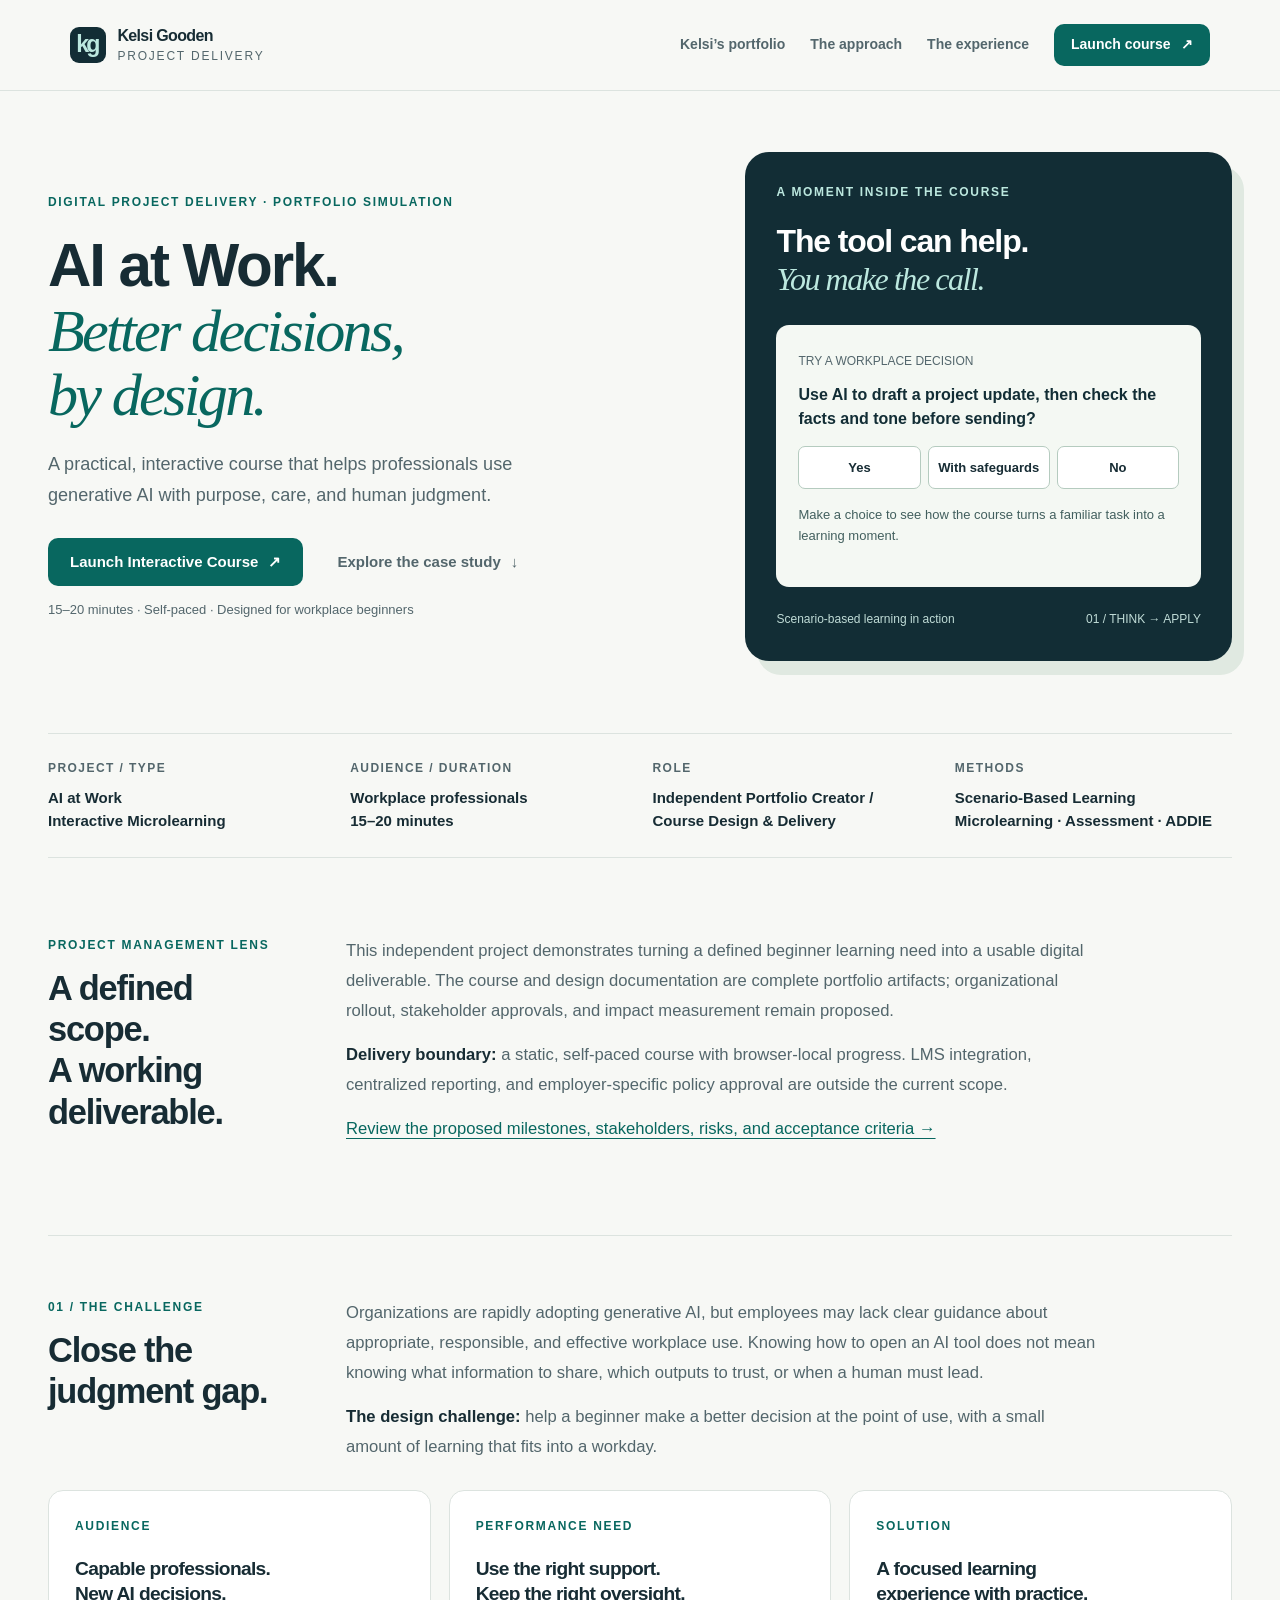
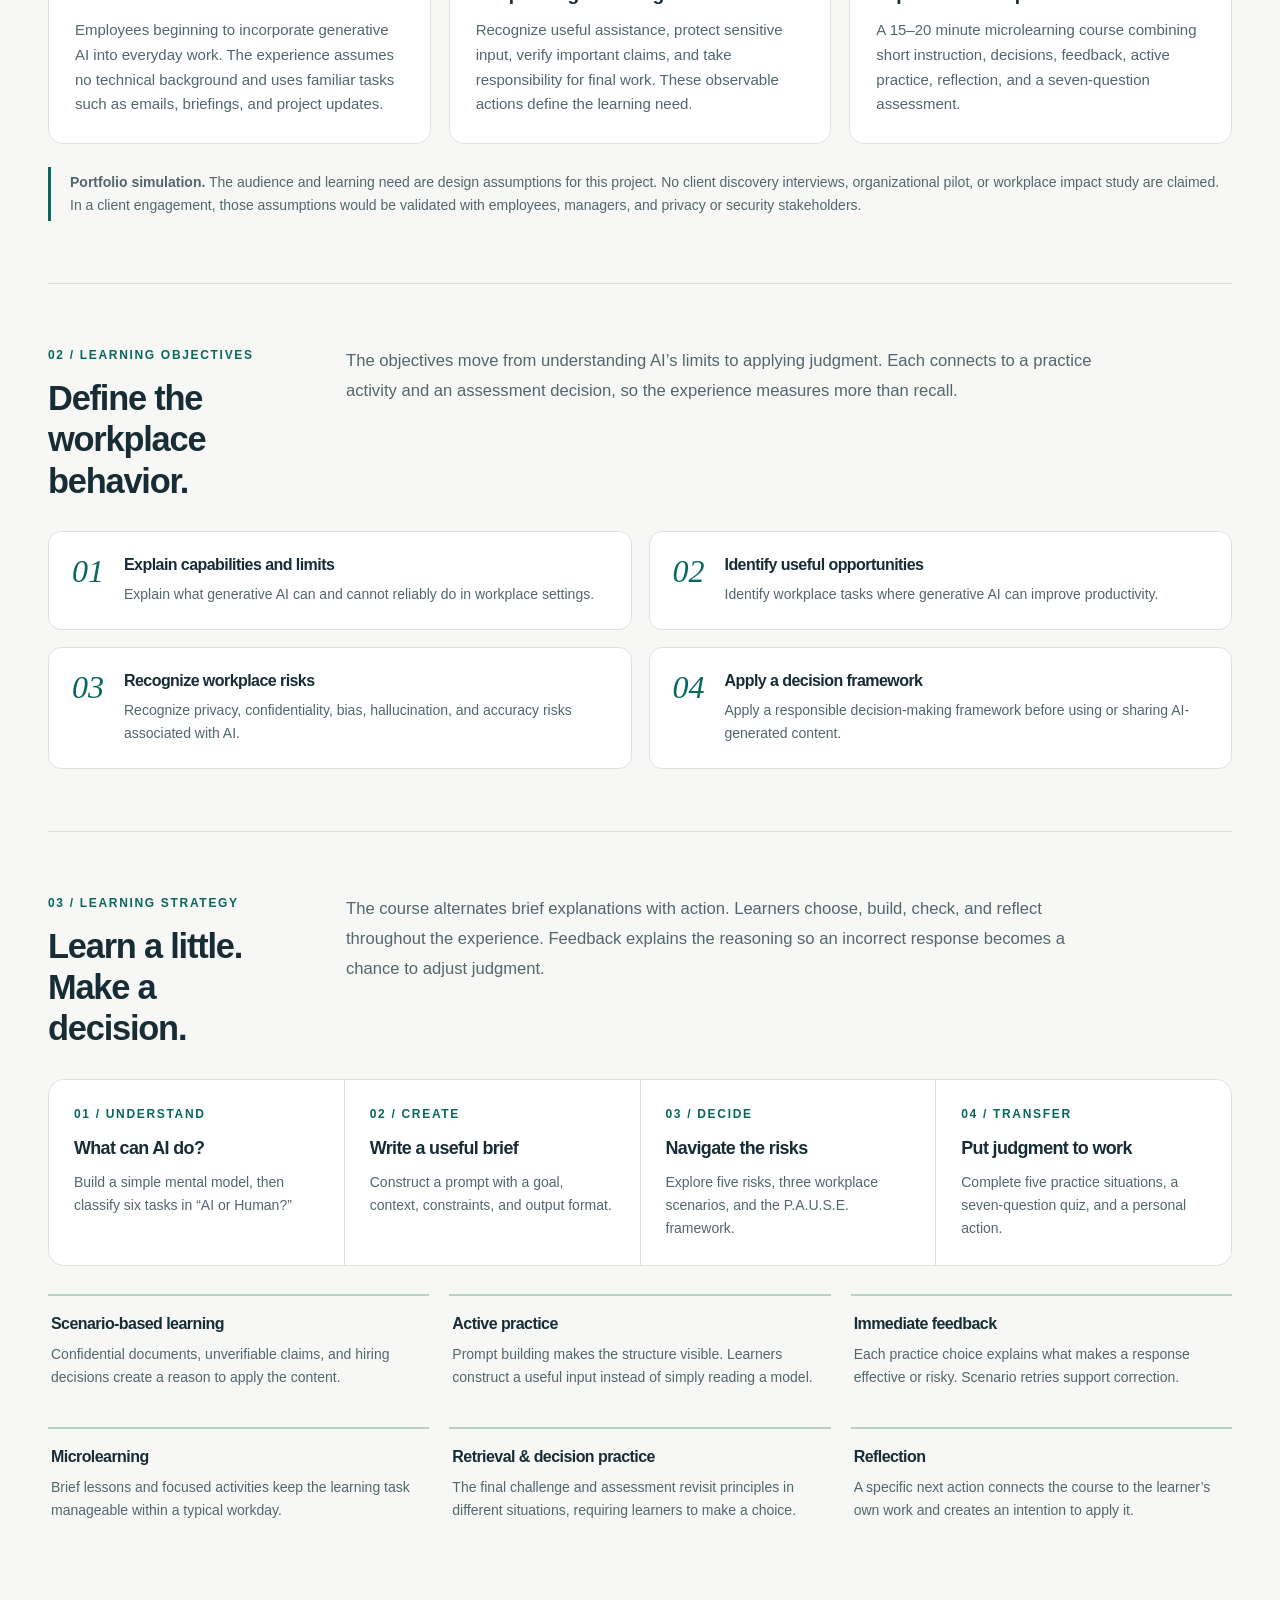
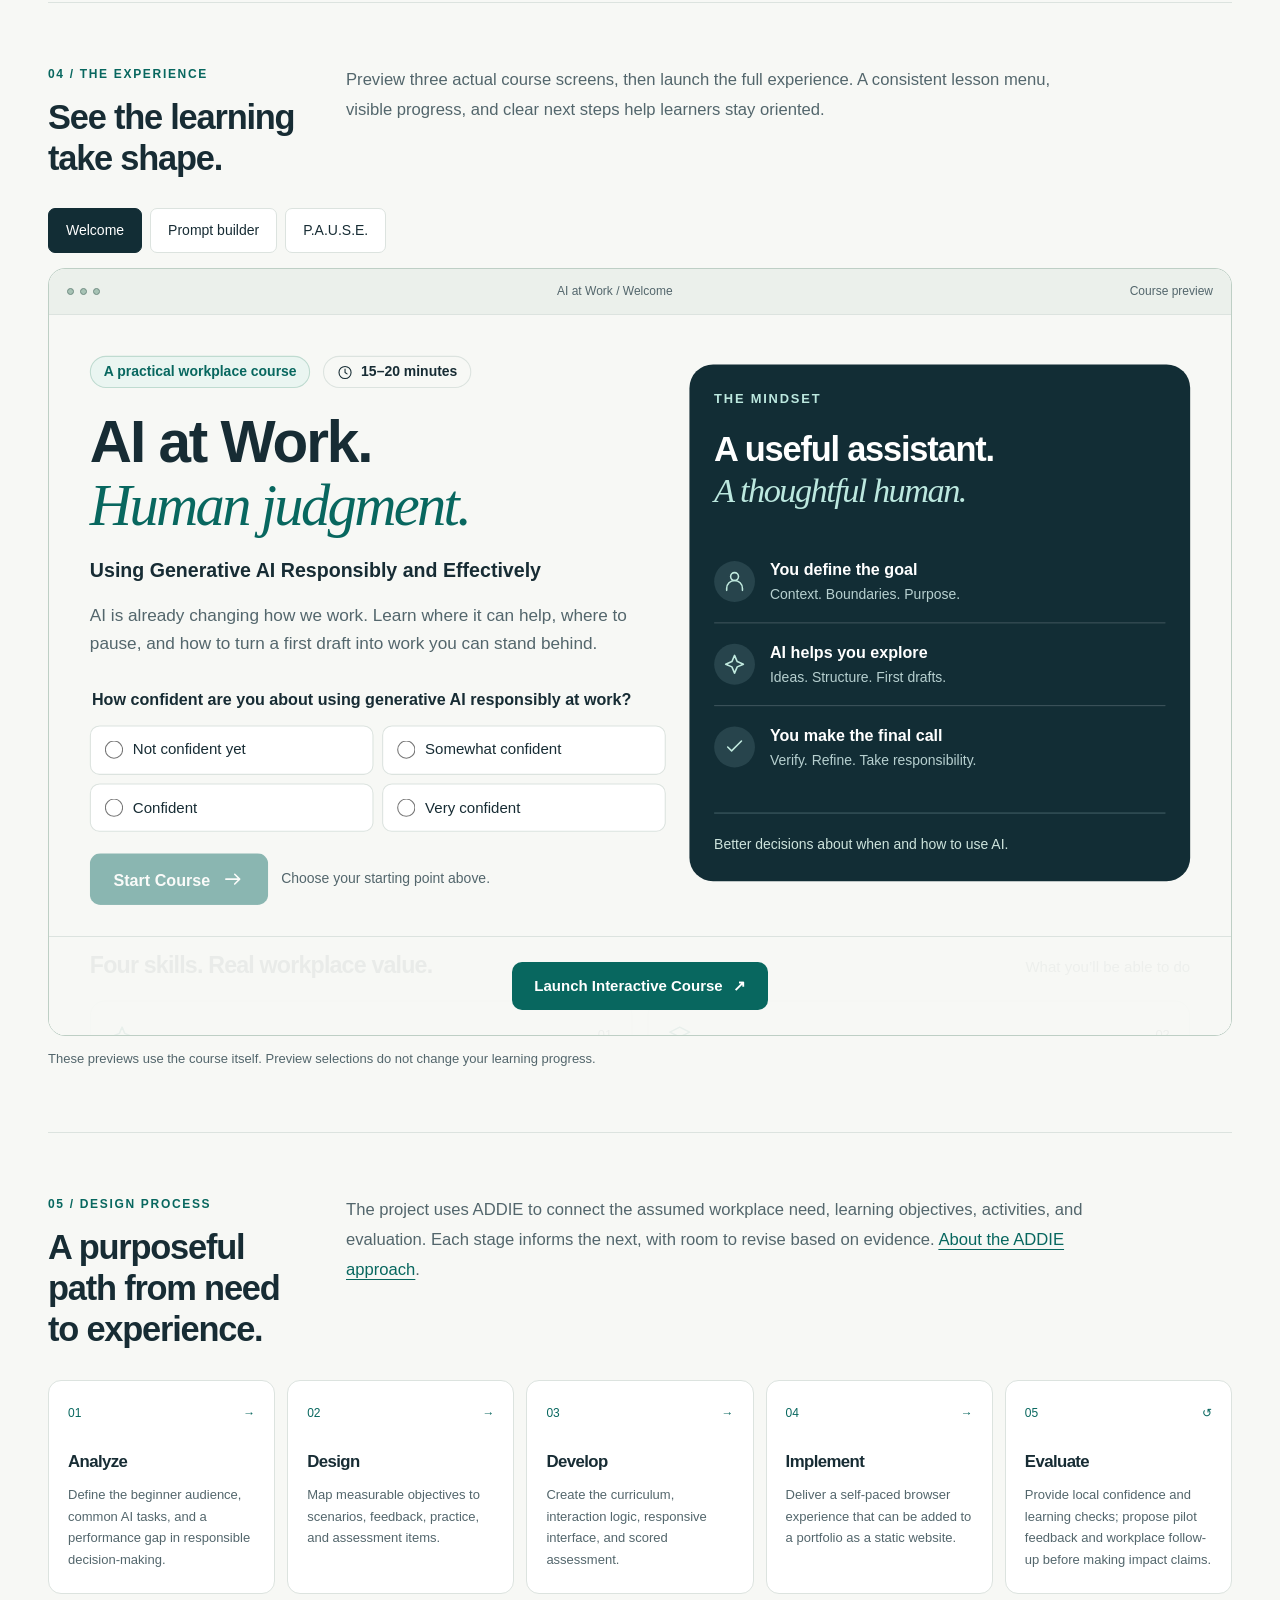
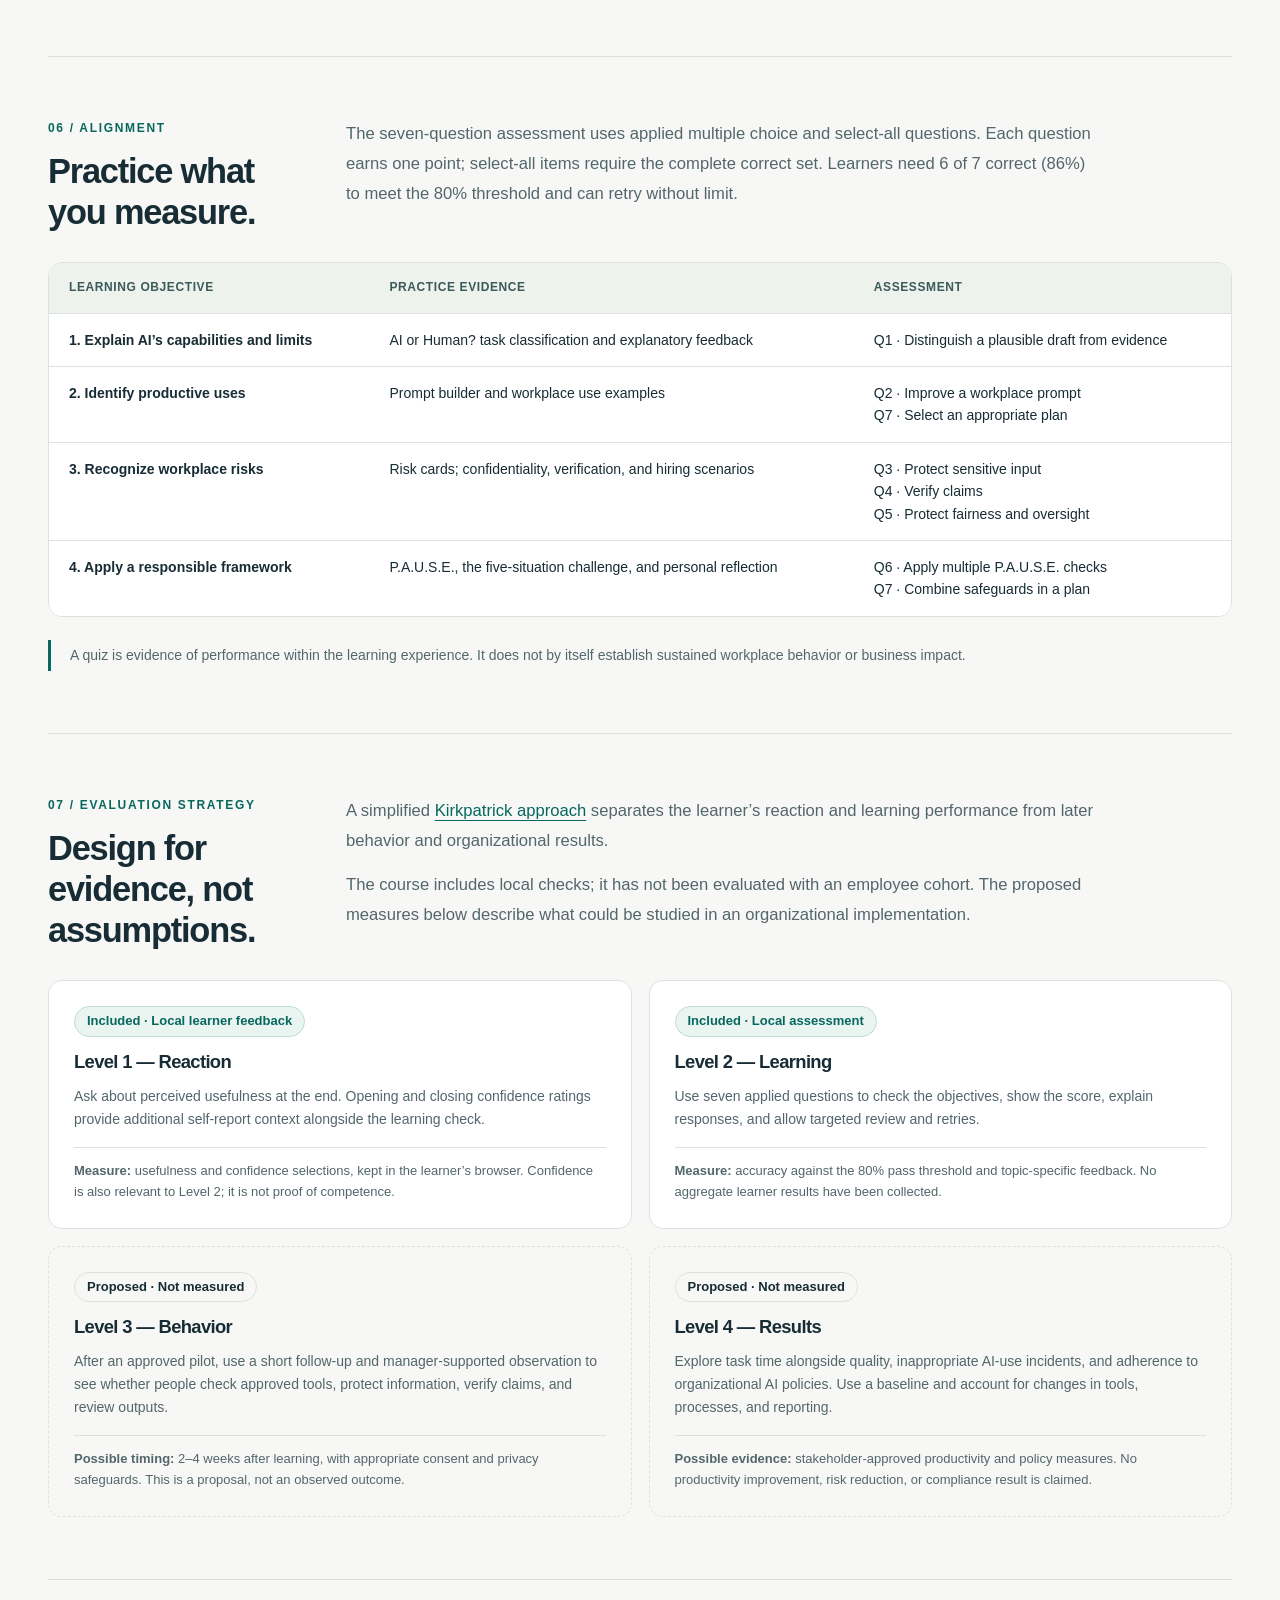
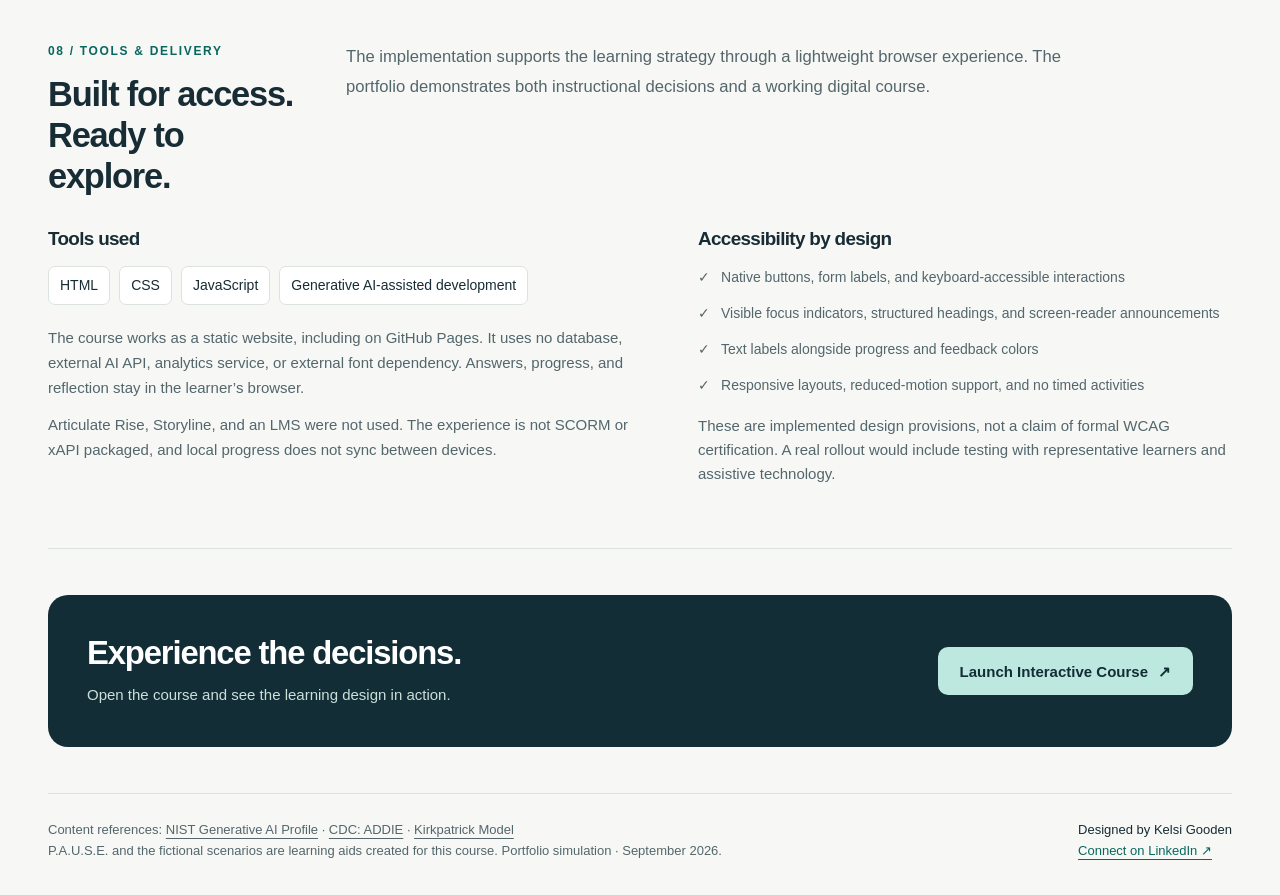
==== commit 19b93f5d: "Refocus portfolio on entry-level project coordination and delivery" ====
--- a/projects/ai-at-work/index.html
+++ b/projects/ai-at-work/index.html
@@ -2,8 +2,8 @@
 <html lang="en">
 <head>
   <meta charset="utf-8"><meta name="viewport" content="width=device-width, initial-scale=1">
-  <title>AI at Work — Learning Experience Design Case Study | Kelsi Gooden</title>
-  <meta name="description" content="A learning experience design case study by Kelsi Gooden: turning responsible AI decisions into an interactive, scenario-based workplace course.">
+  <title>AI at Work — Project Delivery Case Study | Kelsi Gooden</title>
+  <meta name="description" content="A digital project delivery case study by Kelsi Gooden, connecting scope, learning requirements, a working course, and proposed rollout criteria.">
   <meta name="theme-color" content="#122d35">
   <link rel="icon" type="image/svg+xml" href="data:image/svg+xml,%3Csvg xmlns='http://www.w3.org/2000/svg' viewBox='0 0 32 32'%3E%3Crect width='32' height='32' rx='8' fill='%23122d35'/%3E%3Cpath d='M8 24 15 8h3l7 16h-4l-2-5h-6l-2 5zm6-8h4l-2-5z' fill='%23aee7dd'/%3E%3C/svg%3E">
   <link rel="stylesheet" href="assets/styles.css">
@@ -12,15 +12,16 @@
 <body>
   <a class="skip-link" href="#main">Skip to case study</a>
   <header class="portfolio-header">
-    <a class="brand" href="index.html" aria-label="Kelsi Gooden, AI at Work case study"><span class="brand-mark" aria-hidden="true">kg</span><span class="brand-name">Kelsi Gooden<small>LEARNING EXPERIENCE DESIGN</small></span></a>
+    <a class="brand" href="index.html" aria-label="Kelsi Gooden, AI at Work case study"><span class="brand-mark" aria-hidden="true">kg</span><span class="brand-name">Kelsi Gooden<small>PROJECT DELIVERY</small></span></a>
     <nav class="portfolio-nav" aria-label="Project navigation"><a href="../../projects.html">Kelsi’s portfolio</a><a href="#the-challenge">The approach</a><a href="#experience">The experience</a><a class="btn" href="course.html">Launch course <span aria-hidden="true">↗</span></a></nav>
   </header>
   <main class="portfolio-main" id="main">
     <section class="case-hero" aria-labelledby="case-title">
-      <div><div class="eyebrow">Learning experience design · Case study</div><h1 id="case-title">AI at Work.<br><span class="serif">Better decisions,<br>by design.</span></h1><p class="description">A practical, interactive course that helps professionals use generative AI with purpose, care, and human judgment.</p><div class="row wrap"><a class="btn" href="course.html">Launch Interactive Course <span aria-hidden="true">↗</span></a><a class="btn ghost" href="#the-challenge">Explore the case study <span aria-hidden="true">↓</span></a></div><p class="footnote">15–20 minutes · Self-paced · Designed for workplace beginners</p></div>
+      <div><div class="eyebrow">Digital project delivery · Portfolio simulation</div><h1 id="case-title">AI at Work.<br><span class="serif">Better decisions,<br>by design.</span></h1><p class="description">A practical, interactive course that helps professionals use generative AI with purpose, care, and human judgment.</p><div class="row wrap"><a class="btn" href="course.html">Launch Interactive Course <span aria-hidden="true">↗</span></a><a class="btn ghost" href="#the-challenge">Explore the case study <span aria-hidden="true">↓</span></a></div><p class="footnote">15–20 minutes · Self-paced · Designed for workplace beginners</p></div>
       <aside class="case-visual" aria-labelledby="demo-title"><div class="eyebrow">A moment inside the course</div><h2 id="demo-title">The tool can help.<br><span class="serif" style="color:var(--mint)">You make the call.</span></h2><div class="case-question"><span class="meta">TRY A WORKPLACE DECISION</span><p>Use AI to draft a project update, then check the facts and tone before sending?</p><div class="case-demo-options" role="group" aria-label="Would you use AI for this task?"><button type="button" data-demo="0" aria-pressed="false">Yes</button><button type="button" data-demo="1" aria-pressed="false">With safeguards</button><button type="button" data-demo="2" aria-pressed="false">No</button></div><div class="case-demo-feedback" id="demo-feedback" role="status" aria-live="polite">Make a choice to see how the course turns a familiar task into a learning moment.</div></div><div class="visual-footer"><span>Scenario-based learning in action</span><span>01 / THINK → APPLY</span></div></aside>
     </section>
-    <dl class="project-strip" aria-label="Project summary"><div><dt>Project / type</dt><dd>AI at Work<br>Interactive Microlearning</dd></div><div><dt>Audience / duration</dt><dd>Workplace professionals<br>15–20 minutes</dd></div><div><dt>Role</dt><dd>Instructional Designer /<br>Learning Experience Designer</dd></div><div><dt>Methods</dt><dd>Scenario-Based Learning<br>Microlearning · Assessment · ADDIE</dd></div></dl>
+    <dl class="project-strip" aria-label="Project summary"><div><dt>Project / type</dt><dd>AI at Work<br>Interactive Microlearning</dd></div><div><dt>Audience / duration</dt><dd>Workplace professionals<br>15–20 minutes</dd></div><div><dt>Role</dt><dd>Independent Portfolio Creator /<br>Course Design &amp; Delivery</dd></div><div><dt>Methods</dt><dd>Scenario-Based Learning<br>Microlearning · Assessment · ADDIE</dd></div></dl>
+    <section class="case-section" aria-labelledby="delivery-title"><div class="case-section-head"><div><div class="eyebrow">Project management lens</div><h2 id="delivery-title">A defined scope.<br>A working deliverable.</h2></div><div class="section-intro"><p>This independent project demonstrates turning a defined beginner learning need into a usable digital deliverable. The course and design documentation are complete portfolio artifacts; organizational rollout, stakeholder approvals, and impact measurement remain proposed.</p><p><strong>Delivery boundary:</strong> a static, self-paced course with browser-local progress. LMS integration, centralized reporting, and employer-specific policy approval are outside the current scope.</p><p><a href="../../projects.html#ai-at-work">Review the proposed milestones, stakeholders, risks, and acceptance criteria →</a></p></div></div></section>
     <section class="case-section" id="the-challenge" aria-labelledby="challenge-title"><div class="case-section-head"><div><div class="eyebrow">01 / The challenge</div><h2 id="challenge-title">Close the<br>judgment gap.</h2></div><div class="section-intro"><p>Organizations are rapidly adopting generative AI, but employees may lack clear guidance about appropriate, responsible, and effective workplace use. Knowing how to open an AI tool does not mean knowing what information to share, which outputs to trust, or when a human must lead.</p><p><strong>The design challenge:</strong> help a beginner make a better decision at the point of use, with a small amount of learning that fits into a workday.</p></div></div><div class="challenge-grid"><article class="case-card"><div class="eyebrow">Audience</div><h3>Capable professionals.<br>New AI decisions.</h3><p>Employees beginning to incorporate generative AI into everyday work. The experience assumes no technical background and uses familiar tasks such as emails, briefings, and project updates.</p></article><article class="case-card"><div class="eyebrow">Performance need</div><h3>Use the right support.<br>Keep the right oversight.</h3><p>Recognize useful assistance, protect sensitive input, verify important claims, and take responsibility for final work. These observable actions define the learning need.</p></article><article class="case-card"><div class="eyebrow">Solution</div><h3>A focused learning<br>experience with practice.</h3><p>A 15–20 minute microlearning course combining short instruction, decisions, feedback, active practice, reflection, and a seven-question assessment.</p></article></div><p class="design-note"><strong>Portfolio simulation.</strong> The audience and learning need are design assumptions for this project. No client discovery interviews, organizational pilot, or workplace impact study are claimed. In a client engagement, those assumptions would be validated with employees, managers, and privacy or security stakeholders.</p></section>
     <section class="case-section" id="learning-objectives" aria-labelledby="objectives-title"><div class="case-section-head"><div><div class="eyebrow">02 / Learning objectives</div><h2 id="objectives-title">Define the<br>workplace behavior.</h2></div><p class="section-intro">The objectives move from understanding AI’s limits to applying judgment. Each connects to a practice activity and an assessment decision, so the experience measures more than recall.</p></div><div class="case-objectives"><article class="case-objective"><span class="number" aria-hidden="true">01</span><div><h3>Explain capabilities and limits</h3><p>Explain what generative AI can and cannot reliably do in workplace settings.</p></div></article><article class="case-objective"><span class="number" aria-hidden="true">02</span><div><h3>Identify useful opportunities</h3><p>Identify workplace tasks where generative AI can improve productivity.</p></div></article><article class="case-objective"><span class="number" aria-hidden="true">03</span><div><h3>Recognize workplace risks</h3><p>Recognize privacy, confidentiality, bias, hallucination, and accuracy risks associated with AI.</p></div></article><article class="case-objective"><span class="number" aria-hidden="true">04</span><div><h3>Apply a decision framework</h3><p>Apply a responsible decision-making framework before using or sharing AI-generated content.</p></div></article></div></section>
     <section class="case-section" aria-labelledby="strategy-title"><div class="case-section-head"><div><div class="eyebrow">03 / Learning strategy</div><h2 id="strategy-title">Learn a little.<br>Make a decision.</h2></div><p class="section-intro">The course alternates brief explanations with action. Learners choose, build, check, and reflect throughout the experience. Feedback explains the reasoning so an incorrect response becomes a chance to adjust judgment.</p></div><div class="journey"><article class="journey-step"><div class="eyebrow">01 / Understand</div><h3>What can AI do?</h3><p>Build a simple mental model, then classify six tasks in “AI or Human?”</p></article><article class="journey-step"><div class="eyebrow">02 / Create</div><h3>Write a useful brief</h3><p>Construct a prompt with a goal, context, constraints, and output format.</p></article><article class="journey-step"><div class="eyebrow">03 / Decide</div><h3>Navigate the risks</h3><p>Explore five risks, three workplace scenarios, and the P.A.U.S.E. framework.</p></article><article class="journey-step"><div class="eyebrow">04 / Transfer</div><h3>Put judgment to work</h3><p>Complete five practice situations, a seven-question quiz, and a personal action.</p></article></div><div class="strategy-list"><article class="strategy-item"><h3>Scenario-based learning</h3><p>Confidential documents, unverifiable claims, and hiring decisions create a reason to apply the content.</p></article><article class="strategy-item"><h3>Active practice</h3><p>Prompt building makes the structure visible. Learners construct a useful input instead of simply reading a model.</p></article><article class="strategy-item"><h3>Immediate feedback</h3><p>Each practice choice explains what makes a response effective or risky. Scenario retries support correction.</p></article><article class="strategy-item"><h3>Microlearning</h3><p>Brief lessons and focused activities keep the learning task manageable within a typical workday.</p></article><article class="strategy-item"><h3>Retrieval & decision practice</h3><p>The final challenge and assessment revisit principles in different situations, requiring learners to make a choice.</p></article><article class="strategy-item"><h3>Reflection</h3><p>A specific next action connects the course to the learner’s own work and creates an intention to apply it.</p></article></div></section>
